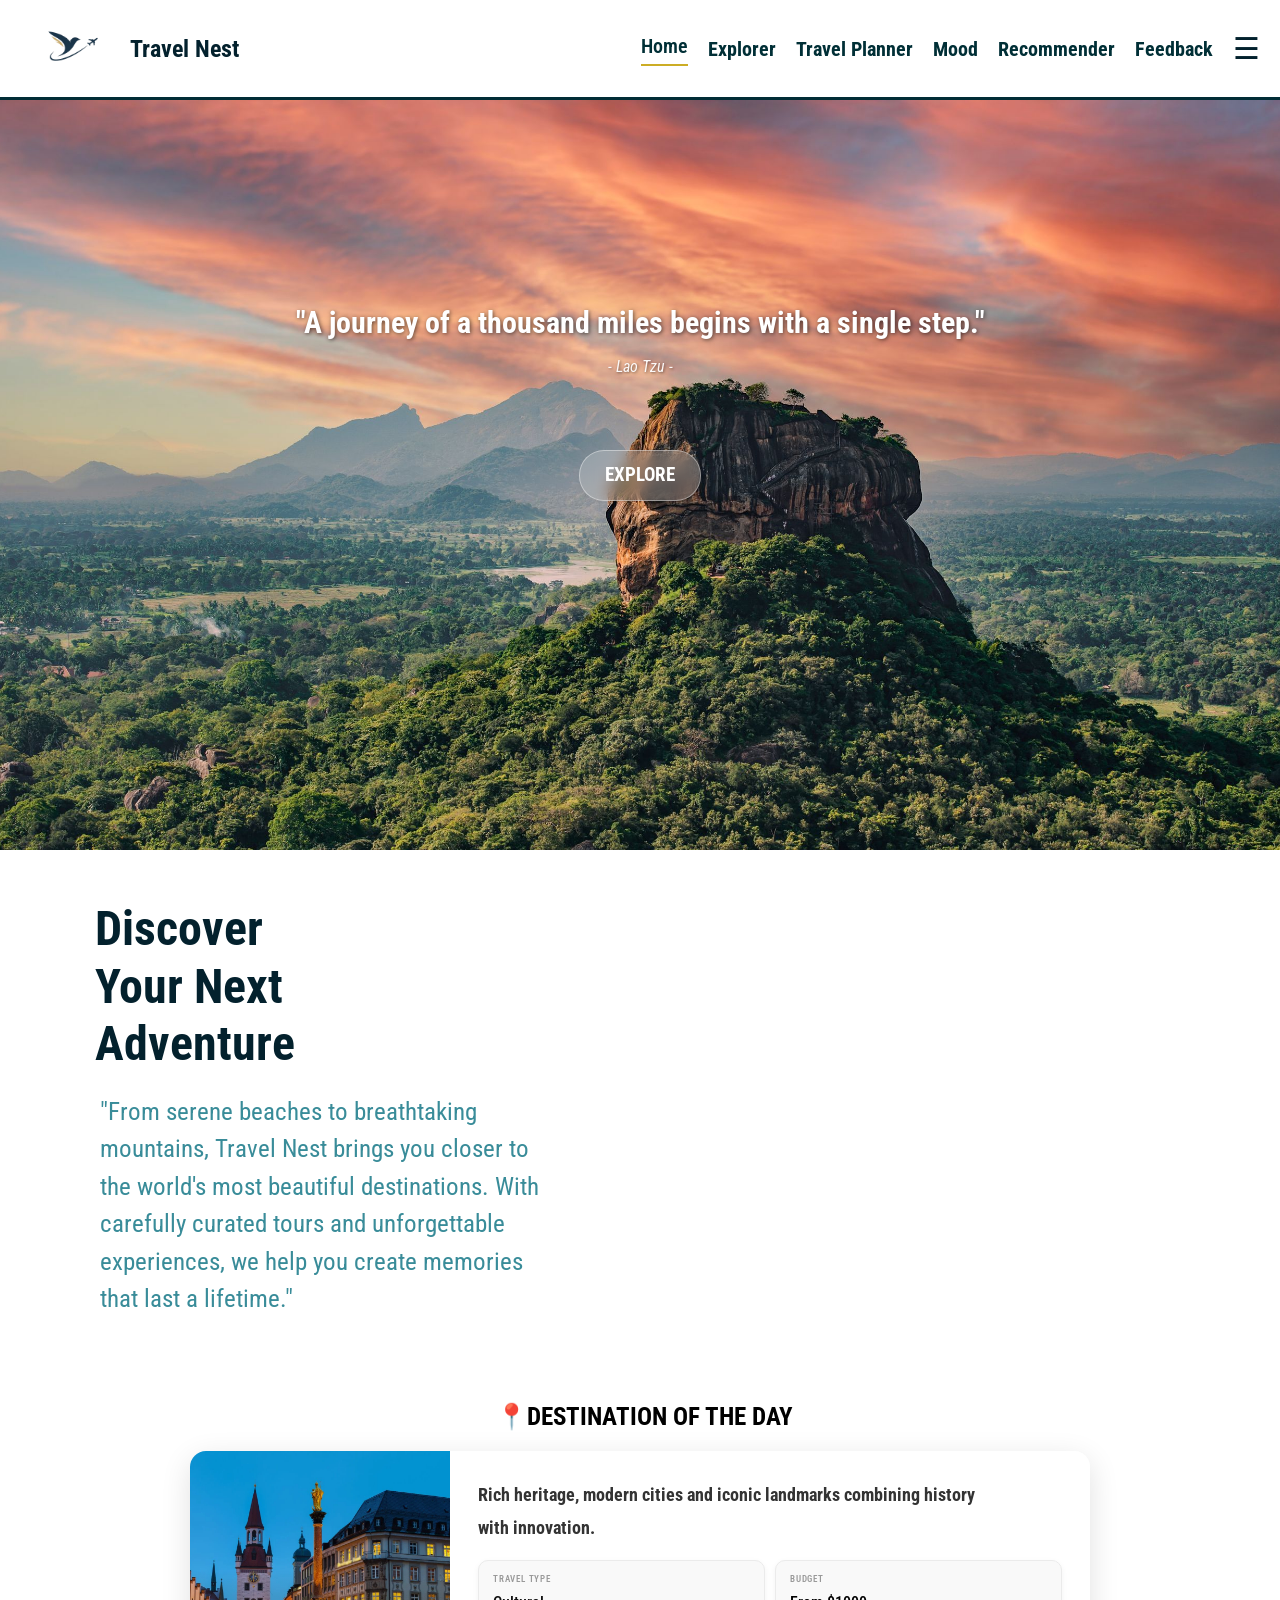
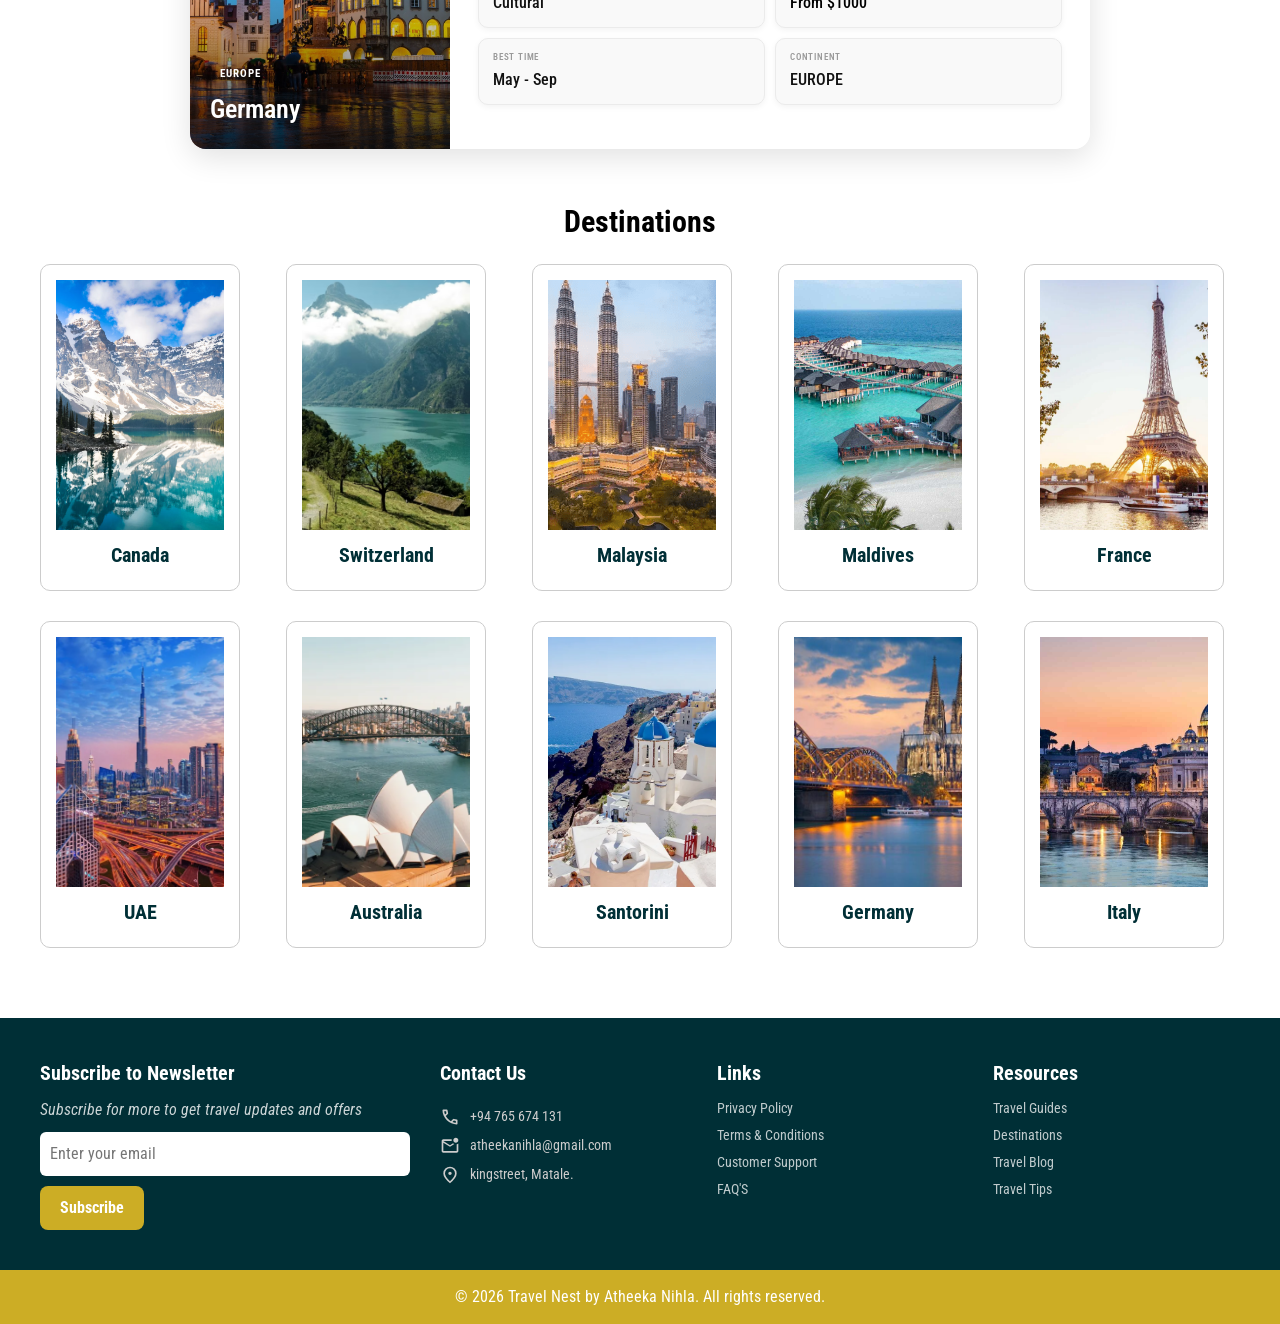
==== index.html @ 3fb29a56 "Add Travel Nest project files" ====
<!DOCTYPE html>
<html lang="en">
<head>
    <meta charset="UTF-8">
    <meta name="viewport" content="width=device-width, initial-scale=1.0">
    <title>TraveNest</title>
   
    <link rel="stylesheet" href="./style/style.css" type="text/css">
    <link href="./style/reset.css" rel="stylesheet" type="text/css">
    <link href="https://fonts.googleapis.com/css2?family=Roboto+Condensed:ital,wght@0,100..900;1,100..900&display=swap" rel="stylesheet">
    <link rel="stylesheet" href="https://fonts.googleapis.com/css2?family=Material+Symbols+Outlined:opsz,wght,FILL,GRAD@20..48,100..700,0..1,-50..200&icon_names=close" />
    <link rel="stylesheet" href="https://fonts.googleapis.com/css2?family=Material+Symbols+Outlined:opsz,wght,FILL,GRAD@24,400,0,0&icon_names=menu" />
 

<link rel="manifest" href="./manifest.json">
<meta name="theme-color" content="#012d36">


 </head>
<body>

   


    <header id="header">
        <section id="logo">
            <img id="logo_img" src="./images/bird_logo.png">
         </section>
        <section id="heading">
            <h1>Travel Nest</h1>
        </section>
        
        <nav class="navbar">
            <a href="#" class="menu_item active">Home</a>
            <a href="explorer.html" class="menu_item active">Explorer</a>
            <a href="budgetPlanner.html" class="menu_item active">Travel Planner</a>
            <a href="TravelMood.html" class="menu_item active">Mood</a>
            <a href="recommender.html" class="menu_item active">Recommender</a>
            <a href="feedback.html" class="menu_item active">Feedback</a>
           <span class="menu_icon" onclick="openNav()">☰</span>
        </nav>

        
        
    </header>
 <div class="sidenav" id="sidenav">
     <span class="close_btn" onclick="closeNav()">X</span>

          <a href="#" class="menu_item active">Home</a>
            <a href="explorer.html" class="menu_item active">Explorer</a>
            <a href="budgetPlanner.html" class="menu_item active">Travel Planner</a>
            <a href="TravelMood.html" class="menu_item active">Mood</a>
            <a href="recommender.html" class="menu_item active">Recommender</a>
            <a href="feedback.html" class="menu_item active">Feedback</a>
    </div>

    <section id="homepage_img">
        <img id="hI" src="./images/srilanka.webp">
    </section>
    <section id="travel_quote">
    
    <div class="quote active">
      <h2>"A journey of a thousand miles begins with a single step."</h2>
      <p>- Lao Tzu -</p>
    </div>

    <div class="quote">
      <h2>“Once a year go somewhere you have never been before.”</h2>
      <p>- Dalai Lama -</p>
    </div>

    <div class="quote">
      <h2>“You lose sight of things…and when you travel, everything balances out.”</h2>
      <p>- Daranna Gidel -</p>
    </div>

    <div class="quote">
      <h2>“Travel makes one modest. You see what a tiny place you occupy in the world.” </h2>
      <p>- Gustave Flaubert -</p>
    </div>

    <div class="quote">
      <h2>“Life is either a daring adventure or nothing at all."</h2>
      <p>- Helen Keller -</p>
    </div>

    <div class="quote">
      <h2>“Live life with no excuses, travel with no regret.”</h2>
      <p>- Oscar Wilde -</p>
    </div>

    <div class="quote">
      <h2>“Travelling  it leaves you speechless, then turns you into a storyteller."</h2>
      <p>- Ibn Battuta -</p>
    </div>

</section>
    <section id="sub_headers">
    <a href="#head" style="text-decoration: none;">
        <button style="cursor: pointer;">EXPLORE</button>
    </a>
</section>
    <div id="hero-row">

      <div id="hero-left">
        <section id="About_us">
          <div class="Hero_text">
              Discover <br>
              Your Next <br>
              Adventure <br>
          </div>
        </section>
        <section id="hero-para">
            <p>"From serene beaches to breathtaking mountains, Travel Nest brings you closer to the world's most beautiful destinations. With carefully curated tours and unforgettable experiences, we help you create memories that last a lifetime."</p>
        </section>
      </div>

      <section id="slider_img">
        <div class="slider">
        <img src="./images/960x0.webp" class="slide">
        <img src="./images/malslider_img.jpg" class="slide">
        <img src="./images/swissslider_img.jpg" class="slide">
        <img src="images/lake_img.jpg" class="slide">
        <img src="./images/canada.jpg" class="slide">
        <img src="./images/jordhan.webp" class="slide">
        <img src="./images/mountains.jpg" class="slide">
        <img src="./images/night.webp" class="slide" >
        <img src="./images/Philiphinea.png" class="slide">
        <img src="./images/uk.jpg" class="slide">



        </div>
    </section>

    </div>

<!-- DESTINATION OF THE DAY -->
<section id="dotd-section">
  <div id="dotd-label">
    <div class="dotd-dot"></div>
    <span>📍DESTINATION OF THE DAY</span>
  </div>
  <div id="dotd-card">
    <div id="dotd-image-panel">
      <span id="dotd-continent"></span>
      <h2 id="dotd-name"></h2>
    </div>
    <div id="dotd-info">
      <p id="dotd-description"></p>
      <div id="dotd-meta-grid">
        <div class="dotd-meta-card">
          <p class="dotd-meta-label">TRAVEL TYPE</p>
          <p class="dotd-meta-value" id="dotd-type-tag"></p>
        </div>
        <div class="dotd-meta-card">
          <p class="dotd-meta-label">BUDGET</p>
          <p class="dotd-meta-value gold" id="dotd-budget-tag"></p>
        </div>
        <div class="dotd-meta-card">
          <p class="dotd-meta-label">BEST TIME</p>
          <p class="dotd-meta-value" id="dotd-season-tag"></p>
        </div>
        <div class="dotd-meta-card">
          <p class="dotd-meta-label">CONTINENT</p>
          <p class="dotd-meta-value" id="dotd-continent-tag"></p>
        </div>
      </div>
      
    </div>
  </div>
</section>




    <section id="head">
        <h2>Destinations</h2>
        <div class="card-container">
            <div class="card">
                <img src="./images/canada.jpg">
                <h3>Canada</h3>
            </div>

            <div class="card">
                <img src="./images/switzerland.avif">
                <h3>Switzerland</h3>
            </div>

            <div class="card">
                <img src="./images/malaysia.png">
                <h3>Malaysia</h3>
            </div>

            <div class="card">
                <img src="./images/malslider_img.jpg">
                <h3>Maldives</h3>
            </div>

            <div class="card">
                <img src="./images/france.webp">
                <h3>France</h3>
            </div>

            <div class="card">
                <img src="./images/uae2.webp">
                <h3>UAE</h3>
            </div>

            <div class="card">
                <img src="./images/dupkeyphu41gaskx13ff.webp">
                <h3>Australia</h3>
            </div>

            <div class="card">
                <img src="./images/jordhan.webp">
                <h3>Santorini</h3>
            </div>

            <div class="card">
                <img src="./images/uk.jpg">
                <h3>Germany</h3>
            </div>

            <div class="card">
                <img src="./images/lake_img.jpg">
                <h3>Italy</h3>
            </div>



            
        </div>
    </section>



   
    <section id="footer1">
        <div class="footer-back">
            <h3>Subscribe to Newsletter</h3>
            <p>Subscribe for more to get travel updates and offers</p>
            <input 
            type="email"
            id="newsletterEmail"
            placeholder="Enter your email"
             >

    <!-- MESSAGE BOX -->
    <div id="messageBox"></div>


            <button onclick="subscribeNewsletter()">
            Subscribe
        </button>

        </div>

        



<div class="Contact-list">
  <h3>Contact Us</h3>

  <div class="contact-item">
    <svg xmlns="http://www.w3.org/2000/svg" height="24px" viewBox="0 -960 960 960" width="24px" fill="#CCCCCC"><path d="M798-120q-125 0-247-54.5T329-329Q229-429 174.5-551T120-798q0-18 12-30t30-12h162q14 0 25 9.5t13 22.5l26 140q2 16-1 27t-11 19l-97 98q20 37 47.5 71.5T387-386q31 31 65 57.5t72 48.5l94-94q9-9 23.5-13.5T670-390l138 28q14 4 23 14.5t9 23.5v162q0 18-12 30t-30 12ZM241-600l66-66-17-94h-89q5 41 14 81t26 79Zm358 358q39 17 79.5 27t81.5 13v-88l-94-19-67 67ZM241-600Zm358 358Z"/></svg>

    <p>+94 765 674 131</p>
  </div>

  <div class="contact-item">
    <svg xmlns="http://www.w3.org/2000/svg" height="24px" viewBox="0 -960 960 960" width="24px" fill="#CCCCCC"><path d="M160-160q-33 0-56.5-23.5T80-240v-480q0-33 23.5-56.5T160-800h404q-4 20-4 40t4 40H160l320 200 146-91q14 13 30.5 22.5T691-572L480-440 160-640v400h640v-324q23-5 43-14t37-22v360q0 33-23.5 56.5T800-160H160Zm0-560v480-480Zm515 45q-35-35-35-85t35-85q35-35 85-35t85 35q35 35 35 85t-35 85q-35 35-85 35t-85-35Z"/></svg>

    <p>atheekanihla@gmail.com</p>
  </div>

  <div class="contact-item">
    <svg xmlns="http://www.w3.org/2000/svg" height="24px" viewBox="0 -960 960 960" width="24px" fill="#CCCCCC"><path d="M536.5-503.5Q560-527 560-560t-23.5-56.5Q513-640 480-640t-56.5 23.5Q400-593 400-560t23.5 56.5Q447-480 480-480t56.5-23.5ZM480-186q122-112 181-203.5T720-552q0-109-69.5-178.5T480-800q-101 0-170.5 69.5T240-552q0 71 59 162.5T480-186Zm0 106Q319-217 239.5-334.5T160-552q0-150 96.5-239T480-880q127 0 223.5 89T800-552q0 100-79.5 217.5T480-80Zm0-480Z"/></svg>

    <p>kingstreet, Matale.</p>
  </div>

</div>



   <div class="Linkss">
            <h3>Links</h3>
            <p><a href="index.html#">Privacy Policy</a></p>
            <p><a href="index.html#">Terms & Conditions</a></p>
            <p><a href="index.html#">Customer Support</a></p>
            <p><a href="index.html#">FAQ'S</a></p>
        </div>

        <div class="resources">
            <h3>Resources</h3>
            <ul>
                <li><a href="index.html#">Travel Guides</a></li>
                <li><a href="index.html#">Destinations</a></li>
                <li><a href="index.html#">Travel Blog</a></li>
                <li><a href="index.html#">Travel Tips</a></li>
            </ul>
        </div>

    </section>

    <footer> 
        <p>&copy; 2026 Travel Nest by Atheeka Nihla. All rights reserved.</p> 
    </footer> 


 <script src="./style/Java/script.js"></script>
    
</body>
</html>
---- style/style.css ----
body{
  font-family:"Roboto Condensed", sans-serif; 
  margin: 0;
  padding: 0;
  box-sizing: border-box;
}

*, *::before, *::after {
  box-sizing: inherit;
}




#header{
    width:100% ;
    background-color: White;
    height:100px;
    color:#299bcc ;
    padding-top:0px ;
    display: flex;
    align-items: center;
    justify-content: space-between;
    padding: 0 20px;
    position: sticky;
    top: 0;
    z-index: 998;
    border-bottom: 3px solid #012d36;
}
#logo{
   display: flex;
   align-items: center;
   width: 100px;
   height: 100px;
   flex-shrink:0;

}
#logo_img{
   max-width:95%;
    max-height: 100%;
    display: block;
    margin: auto;
   
}

#heading{
    color:#03212d ;
    flex:1;
    padding-left: 10px;

}





.navbar{
  display:flex;
  align-items: center;
  gap:20px;
  font-size: 18px;
    
}

.navbar svg{
  color: #03212d;
  display: none;
  cursor: pointer;
  flex-shrink:0;
 
}

.menu_icon{
  color: #03212d;
 font-size: 30px;
 cursor: pointer;
}

.menu_icon:hover{
  color:#ccad25;
}

.menu_item {
    
    color:#ccad25;
   text-decoration: none;
   white-space: nowrap;
   font-weight: bold;
   font-size: 20px;

}

.menu_item.current {
  color: #002f36;
  font-weight: 600;
  border-bottom: 2px solid #ccad25;
  padding-bottom: 3px;
}

.active:hover{
  color:#ccad25;
}

.active {
  color:#002f36;
  font-style: normal;
}

.sidenav {
  background-color: #002f36;
  height: 100vh;
  width: 30%;
  color: #ddd;
  position: fixed;
  top: 0;
  left: -30%;
  z-index: 999;
  display: flex;
  flex-direction: column;
  padding: 60px 0 20px 0;
  transition: left 0.4s ease;
}

@media (max-width: 768px) {
  .sidenav {
    width: 260px;
    left: -260px;
  }
}

.sidenav.active{
  left: 0;
}
 

.close_btn {
  cursor: pointer;
  position: absolute;
  top: 14px;
  right: 20px;
  font-size: 28px;
  color: white;
}
 
.sidenav .menu_item {
  display: block;
  padding: 16px 30px;
  color: white;
  font-size: 20px;
  text-decoration: none;
  width: 100%;
  box-sizing: border-box;
}
.sidenav .menu_item:hover {
color:#9f9d9d;
}


@media (max-width: 800px) {
  .menu_icon {
    display: block;
    font-size: 30px;
    color:#03212d;
    position: absolute;
    right: 20px;
    top: 20px;
  }

  .navbar .menu_item {
    display: none; /* hide top menu */
  }
}


 



#homepage_img {
  width: 100%;
  overflow: hidden;
  position: relative;
}



#hI{
   width:100%;
   height:750px;
   object-fit: cover;
   display: block;
}

#travel_quote {
  position: absolute;
  top: 300px; /* just below header */
  left: 0;
  right: 0;
  display: flex;
  justify-content: center;
  align-items: center;
  text-align: center;
  padding: 0 20px;
  pointer-events: none;
  z-index: 10;
}

.quote {
  display:none;
}

.quote.active {
  display: block;
  animation: quoteFade 0.6s ease;
}

@keyframes quoteFade {
  from { opacity: 0; transform: translateY(10px); }
  to   { opacity: 1; transform: translateY(0); }
}

.quote h2 {
  font-size: 30px;
  color: white;
  text-shadow: 1px 1px 4px rgba(0,0,0,0.6);
  margin: 0;
}

.quote p {
  margin-top: 10px;
  font-style: italic;
  color:rgb(252,249,249);
  text-shadow: 1px 1px 3px rgba(0,0,0,0.5);
}



#sub_headers{
    position: absolute;
    top: 450px;
  left: 50%;
  transform: translateX(-50%);
  z-index: 10;
}




#sub_headers button {
  border-radius: 25px;
  padding: 10px 25px;
  background: rgba(255, 255, 255, 0.2);
  backdrop-filter: blur(8px);
  -webkit-backdrop-filter: blur(8px);
  color: white;
  border: 1px solid rgba(255,255,255,0.4);
  font-size: 19px;
  cursor: pointer;
  font-family: "Roboto Condensed", sans-serif;
  font-weight: bold;
}


#About_us {
  padding: 20px 0 0 0;
}

#hero-row {
  display: flex;
  align-items: center;
  gap: 40px;
  padding: 30px 50px;
}

#hero-left {
  flex: 1 1 40%;
  min-width: 280px;
}

#about-slider-row {
  display: flex;
  align-items: center;
  gap: 40px;
  padding: 40px 60px;
}

#about-left {
  flex: 1 1 40%;
  display: flex;
  flex-direction: column;
  gap: 16px;
}






.Hero_text {
    font-size: 48px;
    font-weight: bold;
    line-height: 1.2;
    color: #03212d;
    padding-left: 45px;
    flex-shrink:0;
  
   
}
#hero-para{
    font-size: 25px;
    color:#398c99;
    padding: 20px 50px;
    max-width: 550px;
   
}

#slider_img{
  flex: 0 0 45%;
  max-width: 600px;
  overflow: hidden;
  border-radius: 20px;
  height: 340px;
}

.slider{
  position: relative;
  width: 100%;
  height: 340px;
  border-radius: 20px;
  overflow: hidden;
}
.slide{
   
    position: absolute;


     inset: 0;
  width: 100%;
  height: 100%;
 object-fit: cover;
  border-radius: 20px;
  opacity: 0;
  animation: fadeSlider 30s infinite;
 
}


.slide:nth-child(1) { animation-delay: 0s; }
.slide:nth-child(2) { animation-delay: 3s; }
.slide:nth-child(3) { animation-delay: 6s; }
.slide:nth-child(4) { animation-delay: 9s; }
.slide:nth-child(5) { animation-delay: 12s; }
.slide:nth-child(6) { animation-delay: 15s; }
.slide:nth-child(7) { animation-delay: 18s; }
.slide:nth-child(8) { animation-delay: 21s; }
.slide:nth-child(9) { animation-delay: 24s; }
.slide:nth-child(10) { animation-delay: 27s; }



@keyframes fadeSlider {
  0%   { opacity: 0; }
  5%   { opacity: 1; }
  25%  { opacity: 1; }
  30%  { opacity: 0; }
  100% { opacity: 0; }
}



/*********************************destination of the daya-home page**************/
/* DESTINATION OF THE DAY */
#dotd-section {
  padding: 30px 50px;
  display: flex;
  flex-direction: column;
  align-items: center;
}

#dotd-label {
  display: flex;
  align-items: center;
  gap: 8px;
  margin-bottom: 16px;
}

#dotd-label span {
  font-size: 25px;
  font-weight: bold;
  color: black;
  
}



#dotd-card {
  display: flex;
  align-items: stretch;
  background: white;
  border-radius: 16px;
  box-shadow: 0 8px 30px rgba(0,0,0,0.12);
  overflow: hidden;
  width: 900px;
  max-width: 100%;
}

#dotd-image-panel {
  flex: 0 0 260px;
  min-height: 220px;
  background: linear-gradient(160deg, #012d36, #023d47);
  background-size: cover;
  background-position: center;
  display: flex;
  flex-direction: column;
  justify-content: flex-end;
  padding: 20px;
  position: relative;
}

#dotd-image-panel::after {
  content: "";
  position: absolute;
  inset: 0;
  background: linear-gradient(to top, rgba(0,0,0,0.75) 0%, transparent 60%);
}

#dotd-continent {
  font-size: 11px;
  font-weight: 700;
  
  color:white;
  padding: 2px 10px;
  border-radius: 20px;
  letter-spacing: 1px;
  display: inline-block;
  margin-bottom: 6px;
  position: relative;
  z-index: 1;
}
#dotd-name {
  color: white;
  font-size: 26px;
  font-weight: 600;
  margin: 0;
  position: relative;
  z-index: 1;
}

#dotd-info {
  flex: 1;
  padding: 28px 28px 24px;
  background: white;
  display: flex;
  flex-direction: column;
  justify-content: space-between;
}

#dotd-description {
  font-size: 18px;
  color: #333;
  line-height: 1.8;
  margin: 0 0 16px;
  font-weight: normal;
  font-weight: bold;
}

#dotd-meta-grid {
  display: grid;
  grid-template-columns: 1fr 1fr;
  gap: 10px;
  margin-bottom: 20px;
}

.dotd-meta-card {
  background: #f9f9f9;
  border: 1px solid #ebebeb;
  border-radius: 10px;
  padding: 12px 14px;
  box-shadow: 0 2px 6px rgba(0,0,0,0.05);
}

.dotd-meta-label {
  font-size: 9px;
  color: #999;
  letter-spacing: 0.8px;
  margin: 0 0 4px;
  font-weight: 600;
}

.dotd-meta-value {
  font-size: 16px;
  color: #111;
  font-weight: 500;
  margin: 0;
}

.dotd-meta-value.gold {
  color:black;
}



@media (max-width: 768px) {
 #dotd-section {
    padding: 20px 16px;
    align-items: stretch;
  }

  #dotd-card {
    width:100%;
  }

  #dotd-image-panel {
    flex: unset;
    width: 100%;
    min-height: 200px;
  }

  #dotd-info {
    padding: 20px 16px;
  }

  #dotd-meta-grid {
    grid-template-columns: 1fr 1fr;
  }
}

/***************************destination card-home****************/
#head{
    flex-direction: column;
    align-items: center;
    padding-bottom: 50px;
    font-size: 20px;
    margin-top: 0;
    padding-top: 0;
    height: auto;
    min-height: 0;
    display: flex;

    scroll-margin-top: 110px;
    padding-top: 20px;
   
}





.card-container {
  display: grid;
  grid-template-columns: repeat(5,1fr);
  gap: 30px;
  max-width: 1200px;
  margin:20px auto;
  width:120%;
}

.card {
  background: white;
  padding: 10px;
  width: 100%;
  border: 1px solid #ddd;
  border-radius: 10px;
  transition: 0.3s;
}

.card:hover {
  transform: scale(1.05);
}

.card img {
  width: 100%;
  height: 250px;
  object-fit: cover;
}

.card h3 {
  margin: 10px 0 5px;
  font-size: 20px;
  padding-left: 0;
  text-align: center;
}
#footer1 {
  background-color:#002f36;
  display: grid;
  grid-template-columns: 1.5fr 1fr 1fr 1fr;
  gap: 30px;
  padding: 40px;
  align-items: start;
}
 
.footer-back {
  background-color: transparent;
  height: auto;
  padding: 0;
  display: flex;
  flex-direction: column;
  gap: 10px;
}
 
.footer-back h3 {
  color: white;
  margin: 0;
  font-size: 20px;
}


.Linkss a,
.resources a {
  color: inherit;
  text-decoration: none;
}

.Linkss a:hover,
.resources a:hover {
  color: #ccad25;
  text-decoration: none;
}

html {
  scroll-behavior: smooth;
}

/****************************subscription local storage message box*************************************/
/* MESSAGE BOX */

#messageBox{

    margin-top: 12px;
    width: fit-content;

    padding: 14px 22px;

    border-radius: 10px;

    font-size: 17px;

    display: none;

    align-items: center;

    gap: 10px;

    font-family: "Roboto Condensed", sans-serif;

    animation: fadeIn 0.3s ease;
}

/* ERROR MESSAGE */

.message-error{

    background: white;

    color: #222;

    border-left:6px solid #ccad25;

    box-shadow: 0 5px 15px rgba(0,0,0,0.2);
}

/* SUCCESS MESSAGE */

.message-success{

    background: #ffffff;

    color: #14532d;

    border-left: 6px solid #22c55e;

    box-shadow: 0 5px 15px rgba(0,0,0,0.2);
}

/* ICON */

.message-icon{

    font-size: 22px;

    font-weight: bold;
    color: red;
}

/* ANIMATION */

@keyframes fadeIn{

    from{
        opacity: 0;
        transform: translateY(-8px);
    }

    to{
        opacity: 1;
        transform: translateY(0);
    }

}



/**************************FOOTER**********************************/
 
.footer-back p {
  color: rgba(255,255,255,0.8);
  font-style: italic;
  margin: 0;
}
 
.footer-back input {
  padding: 10px;
  border-radius: 6px;
  border: none;
  font-family: "Roboto Condensed", sans-serif;
  width: 100%;
}
 
.footer-back button {
  font-weight: bold;
  padding: 10px 20px;
  background-color: #ccad25;
  color: white;
  border: none;
  border-radius: 8px;
  cursor: pointer;
  font-family: "Roboto Condensed", sans-serif;
  align-self: flex-start;
}
 
/* Contact list — reset absolute positioning */
.Contact-list {
  position: static;
  padding: 0;
  display: flex;
  flex-direction: column;
  gap: 8px;
}
 
.Contact-list h3 {
  color: white;
  font-size: 20px;
  margin: 0 0 10px;
}
 
.contact-item {
  display: flex;
  align-items: center;
  gap: 10px;
}
 
.contact-item svg {
  width: 20px;
  height: 20px;
  fill: #cccccc;
  flex-shrink: 0;
}
 
.contact-item p {
  color: #cccccc;
  margin: 0;
  font-size: 14px;
}


.contact-item p:hover{
  color: #ccad25;
}
 
/* Links — reset absolute positioning */
.Linkss {
  position: static;
  padding: 0;
  color: white;
}
 
.Linkss h3 {
  font-size: 20px;
  margin: 0 0 10px;
}
 
.Linkss p {
  color: rgba(255,255,255,0.75);
  margin: 6px 0;
  cursor: pointer;
  font-size: 14px;
}

.Linkss p:hover{
  color: #ccad25;
}



 

/* Resources — reset absolute positioning */
.resources {
  position: static;
  padding: 0;
  color: white;
}
 
.resources h3 {
  font-size: 20px;
  margin: 0 0 10px;
}
 
.resources ul {
  list-style: none;
  padding: 0;
  margin: 0;
}
 
.resources li {
  color: rgba(255,255,255,0.75);
  margin: 6px 0;
  cursor: pointer;
  font-size: 14px;
}
 
.resources li:hover {
  color: #ccad25;
}

footer {
  background-color: #ccad25;
  color: #fff;
  width: 100%;
  text-align: center;
  padding: 15px;
  position: relative; 
}
 
footer p {
  margin: 0;
}



 

.material-simple-outlined{
  float: right;
  padding: 24px;
  color: #fff;
}
.material-symbols-outlined {
  font-variation-settings:
  'FILL' 0,
  'wght' 400,
  'GRAD' 0,
  'opsz' 24
}

.Contact-list svg{
  bottom: 30px;
}

@media (max-width: 1160px) {

  #hero-row {
    flex-direction: column;
    align-items: flex-start;
    padding: 20px 30px;
  }

  #hero-left {
    width: 100%;
  }

  .Hero_text {
    font-size: 40px;
    padding-left: 0;
  }

  #hero-para {
    padding: 10px 0;
    max-width: 100%;
  }

  #slider_img {
    width: 100%;
    flex: unset;
    max-width: 100%;
    height: 340px;
    display: block;
  }

  .slider {
    height: 340px;
    min-height: 340px;
    position: relative;
    width: 100%;
  }

  .card-container {
    grid-template-columns: repeat(4, 1fr);
    width: 95%;
  }

}

@media (max-width: 900px) and (min-width: 581px) {

  .slider {
    position: relative;
    width: 100%;
    height: 300px;
    min-height: 300px;
    right: auto;
    bottom: auto;
  }

  .card-container {
    grid-template-columns: repeat(3, 1fr);
    width: 95%;
  }

  #footer1 {
    grid-template-columns: repeat(2, 1fr);
    padding: 24px;
    width:100%;
  }

  .footer-back {
    grid-column: 1 / -1;
  }

  #hero-para {
    padding: 20px 40px;
    font-size: 18px;
  }

  .Hero_text {
    font-size: 34px;
    padding-left: 24px;
  }

}



/*****************************explore page**************/

#explore-heading {
  display: flex;
  justify-content: center;
  align-items: center;
  height: 80px;
  color: #ccad25;
  background-color:#002f36;
  

}

.explore-quote{
  display: flex;
  justify-content: center;
  align-items: center;
  height: 120px;
  font-style: italic;
  text-align: center;
  flex-direction: column;
  gap:8px;
}



/* Filter section */
.filter-section {
  display: flex;
  flex-direction: column;
  align-items: center;
  gap: 14px;
  padding: 20px 16px;
  width: 100%;
  box-sizing: border-box;
}

.filter-section #searchInput {
  width: 100%;
  max-width: 480px;
  padding: 10px 16px;
  border-radius: 8px;
  font-size: 15px;
  box-sizing: border-box;
}

.filter-row {
  display: flex;
  flex-wrap: wrap;
  align-items: center;
  justify-content: center;
  gap: 12px;
  width: 100%;
  max-width: 720px;
}

.filter-row h3 {
  margin: 0;
  font-size: 15px;
  white-space: nowrap;
}

.filter-row select {
  flex: 1 1 160px;
  min-width: 140px;
  max-width: 220px;
  padding: 9px 12px;
  border-radius: 8px;
  font-size: 14px;
  cursor: pointer;
  box-sizing: border-box;
}

/* Mobile */
@media (max-width: 480px) {
  .filter-row {
    flex-direction: column;
    align-items: stretch;
  }
  .filter-row select,
  .filter-section #searchInput {
    max-width: 100%;
    width: 100%;
  }

 
}








.cardss {
  display: flex;
  gap: 65px;
  flex-wrap:wrap;
  justify-content: center;
 
}



.card {
  color: #002f36;
  border: 1px solid #ccc;
  padding: 15px;
  width: 200px;
  text-align: center;
}


.card p{
  text-align: center;
}

.modal {
  display: none;
  position: fixed;
  top: 0;
  left: 0;
  width: 100%;
  height: 100%;
  background: rgba(0,0,0,0.5);
  overflow-y: auto;
  z-index: 999;
}

.modal-content {
  font-family: "Roboto Condensed", sans-serif;
  background: white;
  width: 65%;
  margin: 5% auto;
  border-radius: 16px;
  overflow: hidden;
  box-shadow: 0 20px 60px rgba(0,0,0,0.25);
  position: relative;
}

.close {
  position: absolute;
  top: 14px;
  right: 16px;
  font-size: 40px;
  cursor: pointer;
  color:rgb(180, 156, 21);
  z-index: 10;
}

.modal-inner {
  display: flex;
}

.modal-left {
  width: 40%;
  min-height: 500px;
  background: linear-gradient(160deg, #002f36 0%, #0f5745 100%);
  display: flex;
  flex-direction: column;
  align-items: center;
  justify-content: center;
  padding: 20px;
  flex-shrink: 0;
}

.modal-continent-badge {
  background: #ccad25;
  color: #002f36;
  font-size: 10px;
  font-weight: 700;
  padding: 3px 12px;
  border-radius: 20px;
  letter-spacing: 1px;
  margin-bottom: 14px;
}

#modal-title {
  color: white;
  font-size: 32px;
  font-weight: 600;
  text-align: center;
  margin: 0;
}

.modal-right {
  flex: 1;
  padding: 28px 24px 24px;
  background: white;
}

#modal-description {
  font-size: 16px;
  color: #333;
  line-height: 1.75;
  margin: 0 0 18px;
  font-style: normal;
  font-weight: bold;
}

.modal-section-label {
  font-size: 18px;
  font-weight: 700;
  color: #002f36;
  margin: 0 0 8px;
  letter-spacing: 0.8px;
}

.modal-attractions-list {
  margin: 0 0 18px;
  padding-left: 18px;
}

.modal-attractions-list li {
  font-size: 15px;
  color: #333;
  margin-bottom: 5px;
}

.modal-cost-table {
  width: 100%;
  border-collapse: collapse;
  font-size: 13px;
}

.modal-cost-table thead tr {
  background: #002f36;
}

.modal-cost-table th {
  padding: 10px 14px;
  color:white;
  text-align: left;
  font-weight: 600;
}

.modal-cost-table tbody tr:nth-child(odd) {
  background: #f0faf6;
}

.modal-cost-table tbody tr:nth-child(even) {
  background: white;
}

.modal-cost-table td {
  padding: 10px 14px;
  color: #333;
  border-bottom: 1px solid #e0e0e0;
}

.modal-cost-table td:last-child {
  font-weight: 600;
}

@media (max-width: 768px) {
  .modal-content {
    width: 92%;
    margin: 10% auto;
  }
  .modal-inner {
    flex-direction: column;
  }
  .modal-left {
    width: 100%;
    min-height: 160px;
  }
  
 
  
}







/*************************travel planner page**************/
#budget-heading {
  display: flex;
  justify-content: center;
  align-items: center;
  height: 80px;
  color: #ccad25;
  background-color:#002f36;

}



.budget-form {
  margin: 20px;

}

input {
  display: block;
  margin: 10px 0;
  padding: 8px;
 
}

.budget-form button {
  padding: 10px;
  background:#002f36;
  color: white;
  border: none;
  font-weight: bold;
}

.result-box {
  margin-top: 20px;
}

.progress-bar {
  width: 100%;
  height: 20px;
  background:#ccc;
  
  border-radius: 10px;
}

#progress {
  height: 100%;
  width: 0%;
  background:#ccad25;
  
  border-radius: 10px;
}

.saved{
  padding-left: 10px ;
  color: #002f36;
 
}




.wishlist-card {
  border: 1px solid #ccc;
  padding: 15px;
  width: 200px;
  border-radius: 10px;
  background:#ccc;
  color:#002f36;
}

/************************************************recommender page**********************************/
#recommend_head{
  display: flex;
  justify-content: center;
  padding-top: 20px;
  font-size: 35px;
  color:#002f36;
  line-height: 2.5;
  text-align: center;
 



}


#travel-filter{
   display: flex;
            flex-wrap: wrap;
            justify-content: center;
            gap: 16px;
            padding: 20px 16px 28px;

}


 .filter-group {
            display: flex;
            flex-direction: column;
            gap: 6px;
            flex: 1 1 140px;
            max-width: 240px;
        }

        .filter-group h3 {
            font-size: 0.7rem;
            letter-spacing: 2px;
            text-transform: uppercase;
            color: var(--accent);
            margin: 0;
        }




.sub-head h2 {
            text-align: center;
            font-size: 20px;
            font-weight: 400;
            color:rgb(197, 170, 16);
            letter-spacing: 0.5px;
            margin-bottom: 32px;
            padding: 0 16px;
            font-weight: bold;
        }






   /* ── BUTTONS ── */
        #recommend-buttons {
            padding: 0 16px 28px;
        }

        .btn-row {
            display: flex;
            flex-wrap: wrap;
            gap: 12px;
            justify-content: center;
        }

        .btn-primary,
        .btn-secondary,
        .btn-save {
            font-family: 'Roboto Condensed', sans-serif;
            font-size: 1rem;
            font-weight: 700;
            letter-spacing: 1.5px;
            text-transform: uppercase;
            border-radius: 10px;
            cursor: pointer;
            padding: 14px 28px;
            min-height: 48px;
            transition: transform 0.15s, box-shadow 0.15s, background 0.15s;
        }



        /* ── DESTINATION CARD ── */
        #destination-card-container {
            display: flex;
            justify-content: center;
            padding: 0 16px 10px;
        }

        .destination-card {
            background: var(--card-bg);
            border-radius: var(--radius);
            overflow: hidden;
            width: 100%;
            max-width: 500px;
            border: 1px solid #222;
            box-shadow: 0 12px 40px rgba(0,0,0,0.5);
            animation: cardIn 0.4s cubic-bezier(0.22,1,0.36,1) both;
        }




@keyframes cardIn {
            from { opacity: 0; transform: translateY(24px) scale(0.97); }
            to   { opacity: 1; transform: translateY(0)    scale(1);    }
        }

        .destination-card img {
            width: 100%;
            height: 220px;
            object-fit: cover;
            display: block;
            object-position: center;
           
        }

        .destination-card-body {
            padding: 18px 20px 20px;
        }

        .destination-card-body h3 {
            font-size: clamp(1.4rem, 6vw, 1.8rem);
            font-weight: 900;
            letter-spacing: 2px;
            text-transform: uppercase;
            margin: 0 0 10px;
            color: #fff;
        }

        .destination-tags {
            display: flex;
            gap: 8px;
            flex-wrap: wrap;
            margin-bottom: 12px;
        }

        .tag {
            display: inline-block;
            padding: 4px 12px;
            border-radius: 20px;
            font-size: 0.72rem;
            font-weight: 700;
            letter-spacing: 1px;
            text-transform: uppercase;
        }
        .tag-type            { background: var(--accent-dim); color: var(--accent); border: 1px solid rgba(201,168,76,0.3); }
        .tag-budget-low      { background: rgba(76,175,130,0.15);  color: #4caf82; border: 1px solid rgba(76,175,130,0.3); }
        .tag-budget-moderate { background: rgba(100,149,237,0.15); color: #6495ed; border: 1px solid rgba(100,149,237,0.3); }
        .tag-budget-luxury   { background: rgba(201,168,76,0.15);  color: var(--accent); border: 1px solid rgba(201,168,76,0.3); }

        .card-desc {
            font-size: 0.92rem;
            color: #999;
            line-height: 1.55;
        }

        /* ── NO RESULT ── */
        #no-result {
            display: none;
            text-align: center;
            color: var(--muted);
            font-size: 0.95rem;
            padding: 16px;
        }

        /* ── DIVIDER ── */
        .section-divider {
            border: none;
            border-top: 1px solid #1e1e1e;
            max-width: 560px;
            margin: 16px auto 28px;
        }

        /* ── WISHLIST ── */
        #wishlist-section {
            max-width: 560px;
            margin: 0 auto;
            padding: 0 16px 40px;
        }
        #wishlist-section h3 {
            font-size: 0.7rem;
            letter-spacing: 2px;
            text-transform: uppercase;
            color: var(--accent);
            margin-bottom: 12px;
        }
        #wishlist { display: grid; grid-template-columns: repeat(4, 1fr); gap: 20px; padding: 20px 40px; }

                @media (max-width: 768px) {
          #wishlist {
            grid-template-columns: 1fr;
            padding: 16px;
            justify-items: center;
          }
          #wishlist .saved-trip-card {
            width: 90%;
            max-width: 400px;
          }
        }


        .wishlist-card {
            background: #1a1a1a;
            border: 1px solid #2a2a2a;
            border-radius: 10px;
            padding: 12px 16px;
            display: flex;
            justify-content: space-between;
            align-items: center;
            font-size: 0.9rem;
            color: #aaa;
            min-height: 48px;
        }
        .wishlist-card strong { color: #fff; }

        .wishlist-remove {
            background: none;
            border: none;
            color: #444;
            font-size: 1.1rem;
            cursor: pointer;
            min-width: 40px;
            min-height: 40px;
            display: flex;
            align-items: center;
            justify-content: center;
            border-radius: 6px;
        }
        .wishlist-remove:hover { color: #e05c5c; }

        /* ── TOAST ── */
        #save-toast {
            position: fixed;
            bottom: 24px;
            left: 50%;
            transform: translateX(-50%) translateY(80px);
            background: #4caf82;
            color: #000;
            font-family: 'Roboto Condensed', sans-serif;
            font-weight: 700;
            letter-spacing: 1px;
            padding: 13px 24px;
            border-radius: 40px;
            font-size: 0.9rem;
            white-space: nowrap;
            max-width: calc(100vw - 32px);
            text-align: center;
            transition: transform 0.35s cubic-bezier(0.22,1,0.36,1), opacity 0.35s;
            opacity: 0;
            z-index: 9999;
        }
        #save-toast.show { transform: translateX(-50%) translateY(0); opacity: 1; }

        /* ══ MOBILE ≤ 480px ══ */
        @media (max-width: 480px) {
            /* Filters stack full width */
            #travel-filter { flex-direction: column; align-items: stretch; gap: 12px; }
            .filter-group  { max-width: 100%; }

            /* Buttons stack full width */
            .btn-row { flex-direction: column; gap: 10px; }
            .btn-primary,
            .btn-secondary,
            .btn-save { width: 100%; text-align: center; padding: 15px 20px; }

            /* Card image shorter on small screens */
            .destination-card img { height: 185px; }
        }

        /* ══ TABLET 481–768px ══ */
        @media (min-width: 481px) and (max-width: 768px) {
            .btn-row { flex-direction: column; align-items: center; }
            .btn-primary,
            .btn-secondary,
            .btn-save { width: 100%; max-width: 360px; text-align: center; }
        }










/**************************feedback page***************************/

.feedback-header h1{
  font-size: 40px;
  color:#002f36;
}




.feedback-header {
  text-align: center;
  padding: 40px;
  background: linear-gradient;
}

.feedback-cards {
  display: flex;
  justify-content: space-around;
  gap: 20px;
  margin: 30px;
  flex-wrap: wrap;
}

.cards {
  background: #efefef;
  padding: 60px;
  border-radius: 10px;
  width: 25%;
  min-width: 200px;
  text-align: center;
  flex: 1 1 200px;
  box-shadow: 0 6px 30px rgba(0,0,0,0.10);



}

.feedback-container {
  display: flex;
  justify-content: center;
  align-items: flex-start;
  gap: 20px;
  padding: 40px 20px;
}

.feedback-container h2{
  color: #002f36;
  text-align: center;
}

form {
  width: 100%;
  max-width: 560px;
  display: flex;
  flex-direction: column;
  gap: 20px;
  padding: 40px;
  background: #fff;
  border-radius: 16px;
  box-shadow: 0 6px 30px rgba(0, 0, 0, 0.1);
}

input, select, textarea {
  padding: 10px;
  width: 100%;
  box-sizing: border-box;
  border: 1px solid #ddd;
  border-radius: 8px;
  font-family: "Roboto Condensed", sans-serif;
  font-size: 16px;
}

.stars span {
  font-size: 25px;
  cursor: pointer;
  color: gray;
}

.stars span.active {
  color: gold;
}

#reviews {
  width: 30%;
  padding-left: 150px;
}

.review-card {
  background: #eee;
  margin: 10px 0;
  padding: 10px;
  border-radius: 8px;
}


#feedbackForm button{
padding: 20px;
background-color:#002f36;
color: white;
font-size: 20px;
}




@media (max-width: 600px) {
  .feedback-cards {
    flex-direction: column;
    margin: 20px 16px;
    gap: 14px;
  }

  .cards {
    width: 100%;
    min-width: unset;
    



   
  }

  .cards h3{
    align-items: center;
    font-size: 20px;

  }

  .feedback-container {
    padding: 20px 12px;
  }

  form {
    padding: 24px 16px;
    box-shadow: none;
  }
}





/*****************************explore mobile view setup*******************************************/





@media (max-width: 580px) {

  /* HEADER */
  #header {
    padding: 8px 12px;
    height: auto;
  }

  #logo {
    width: 50px;
    height: 50px;
  }

  #heading h1 {
    font-size: 18px;
  }

  .navbar .menu_item {
    display: none;
  }

  .menu_icon {
    display: block;
    position: static;
    font-size: 28px;
  }

  /* HERO IMAGE */
  #hI {
    height: 200px;
  }

  /* FIX: quote is absolute over image — reduce top so it fits */
  #travel_quote {
    top: 80px;
    padding: 0 12px;
  }

  .quote h2 {
    font-size: 14px;
  }

  /* FIX: button absolute — move it closer */
  #sub_headers {
    top: 160px;
  }

  #sub_headers button {
    font-size: 14px;
    padding: 8px 20px;
  }

  /* HERO TEXT */
  #About_us {
    padding: 16px 16px 0 16px;
  }

  .Hero_text {
    font-size: 26px;
    padding-left: 0;
  }

  #hero-para {
    font-size: 14px;
    padding: 10px 16px;
    max-width: 100%;
  }

  /* FIX: slider — kill absolute positioning, show normally below hero text */
  .slider {
    position: relative;
    width: 100%;
    height: 250px;
    min-height: 250px;
    right: auto;
    bottom: auto;
  }

 

  #slider_img {
    padding: 0 16px 16px 16px;
    width: 100%;
    height: 250px;
    box-sizing: border-box;
    display: block;
  }

  /* DESTINATIONS - 3 column grid */
  #head {
    padding: 10px 8px;
  }

  #head h2 {
    text-align: center;
    margin-bottom: 10px;
  }

  .card-container {
    grid-template-columns: repeat(3, 1fr);
    gap: 8px;
    width: 100%;
    padding: 0 8px;
  }

  /* FIX: card fixed width overrides grid — must reset it */
  .card {
    width: 100%;
    padding: 5px;
  }

  .card-container .card img {
    height: 70px;
    object-fit: cover;
  }

  .card h3 {
    font-size: 15px;
    text-align: center;
    padding-left: 0;
  }

  /* FOOTER */
  #footer1 {
    grid-template-columns: 1fr;
    gap: 24px;
    padding: 24px 16px;
    text-align: center;
  }

  .footer-back {
    grid-column: unset;
  }

  .contact-item {
    justify-content: center;
  }


  .footer-back button {
    display: block;
    margin: 0 auto;
  }

  .footer-back input {
    width: 100%;
    box-sizing: border-box;
  }

  footer p {
    font-size: 11px;
  }

select {
  padding: 8px 10px;
  height: 40px;
  width: 100%;
  margin: 0 auto;
  display: block;
}

.filter-row {
  display: flex;
  flex-direction: column;
  align-items: center;
}

.filter-section {
  text-align: center;
}
  
/***********************recommender mobile view******************/
#recommend_head h2 {
    font-size: 28px;
  }



  .explore-quote {
    flex-direction: column;
    height: auto;
    padding: 16px;
    gap: 6px;
    
  }

  .explore-quote h2 {
    font-size: 20px;
  }

  .explore-quote p {
    font-size: 14px;
    margin-top: 4px;
  }

  /* filter height fix */
  .filter-row select {
    padding: 6px 10px;
    height: 30px;
    min-width: unset;
    max-width: 100%;
    width: 85%;
    text-align: center;
    font-size: 15px;
    
  }

  .filter-section {
    padding: 10px 16px;
    gap: 8px;
  }

}
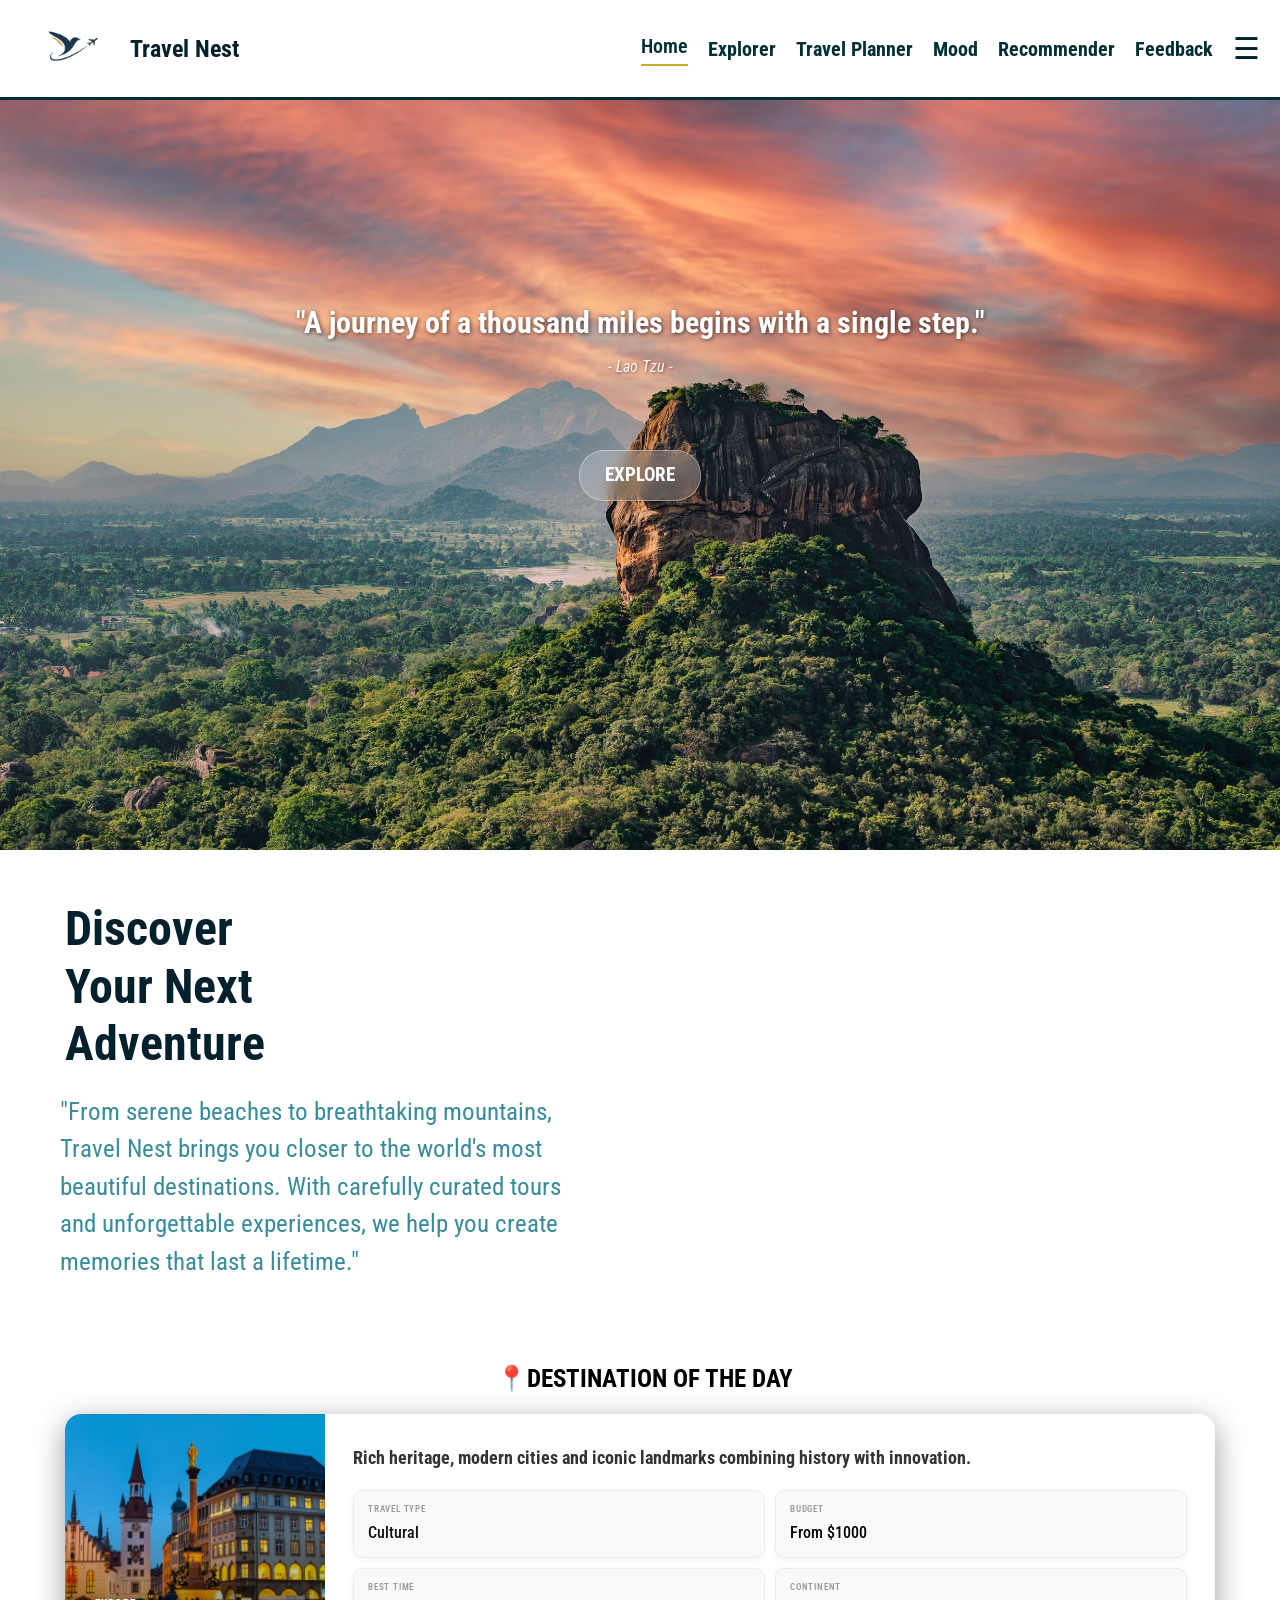
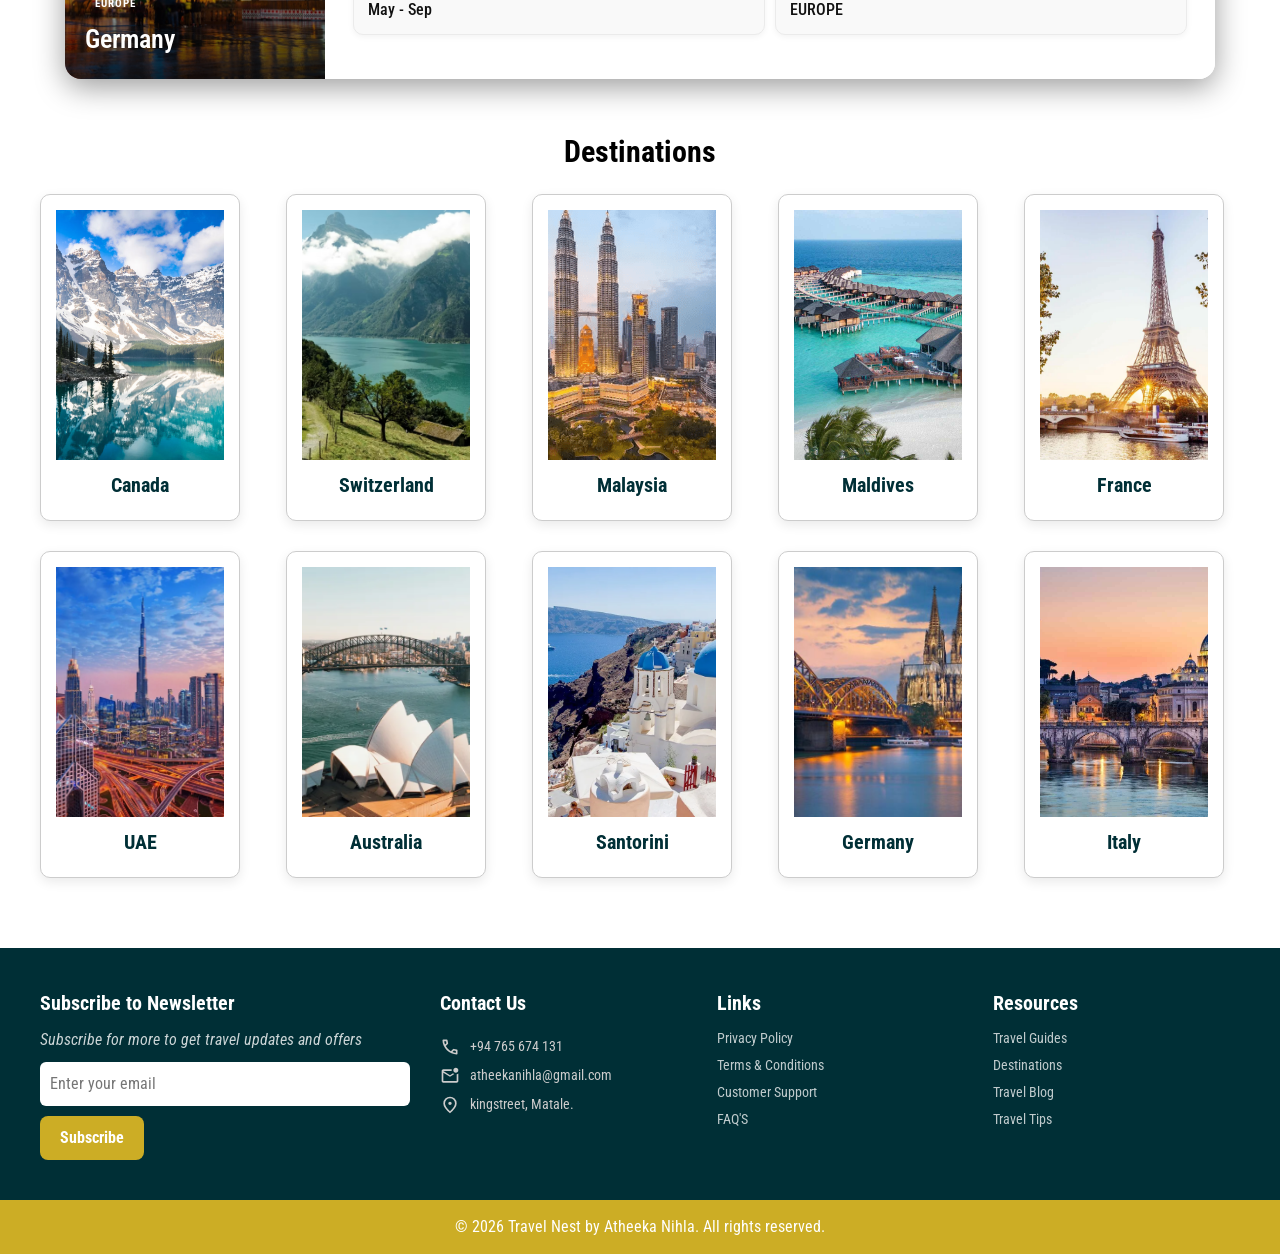
==== commit ad749d62: "update favicons to the website" ====
--- a/index.html
+++ b/index.html
@@ -12,6 +12,13 @@
     <link rel="stylesheet" href="https://fonts.googleapis.com/css2?family=Material+Symbols+Outlined:opsz,wght,FILL,GRAD@24,400,0,0&icon_names=menu" />
  
 
+
+<link rel="icon" type="image/png" href="/favicon-96x96.png" sizes="96x96" />
+<link rel="icon" type="image/svg+xml" href="/favicon.svg" />
+<link rel="shortcut icon" href="/favicon.ico" />
+<link rel="apple-touch-icon" sizes="180x180" href="/apple-touch-icon.png" />
+
+
 <link rel="manifest" href="./manifest.json">
 <meta name="theme-color" content="#012d36">
 
@@ -24,7 +31,7 @@
 
     <header id="header">
         <section id="logo">
-            <img id="logo_img" src="./images/bird_logo.png">
+            <img id="logo_img" src="./images/bird_logo.png" alt="travelNestLogo">
          </section>
         <section id="heading">
             <h1>Travel Nest</h1>
@@ -55,7 +62,7 @@
     </div>
 
     <section id="homepage_img">
-        <img id="hI" src="./images/srilanka.webp">
+        <img id="hI" src="./images/srilanka.webp" alt="heroimage">
     </section>
     <section id="travel_quote">
     
@@ -117,16 +124,16 @@
 
       <section id="slider_img">
         <div class="slider">
-        <img src="./images/960x0.webp" class="slide">
-        <img src="./images/malslider_img.jpg" class="slide">
-        <img src="./images/swissslider_img.jpg" class="slide">
-        <img src="images/lake_img.jpg" class="slide">
-        <img src="./images/canada.jpg" class="slide">
-        <img src="./images/jordhan.webp" class="slide">
-        <img src="./images/mountains.jpg" class="slide">
-        <img src="./images/night.webp" class="slide" >
-        <img src="./images/Philiphinea.png" class="slide">
-        <img src="./images/uk.jpg" class="slide">
+        <img src="./images/960x0.webp" class="slide" alt="australiya">
+        <img src="./images/malslider_img.jpg" class="slide" alt="maldives">
+        <img src="./images/swissslider_img.jpg" class="slide" alt="swiss">
+        <img src="images/lake_img.jpg" class="slide" alt="italy">
+        <img src="./images/canada.jpg" class="slide" alt="canada">
+        <img src="./images/jordhan.webp" class="slide" alt="santorini">
+        <img src="./images/mountains.jpg" class="slide" alt="mountains">
+        <img src="./images/night.webp" class="slide"  alt="night">
+        <img src="./images/Philiphinea.png" class="slide" alt="philipines">
+        <img src="./images/uk.jpg" class="slide" alt="uk1">
 
 
 
@@ -178,52 +185,52 @@
         <h2>Destinations</h2>
         <div class="card-container">
             <div class="card">
-                <img src="./images/canada.jpg">
+                <img src="./images/canada.jpg" alt="Canada">
                 <h3>Canada</h3>
             </div>
 
             <div class="card">
-                <img src="./images/switzerland.avif">
+                <img src="./images/switzerland.avif" alt="Switzerland">
                 <h3>Switzerland</h3>
             </div>
 
             <div class="card">
-                <img src="./images/malaysia.png">
+                <img src="./images/malaysia.png" alt="malaysia">
                 <h3>Malaysia</h3>
             </div>
 
             <div class="card">
-                <img src="./images/malslider_img.jpg">
+                <img src="./images/malslider_img.jpg" alt="Maldives">
                 <h3>Maldives</h3>
             </div>
 
             <div class="card">
-                <img src="./images/france.webp">
+                <img src="./images/france.webp" alt="France">
                 <h3>France</h3>
             </div>
 
             <div class="card">
-                <img src="./images/uae2.webp">
+                <img src="./images/uae2.webp" alt="UAE">
                 <h3>UAE</h3>
             </div>
 
             <div class="card">
-                <img src="./images/dupkeyphu41gaskx13ff.webp">
+                <img src="./images/dupkeyphu41gaskx13ff.webp" alt="ausii">
                 <h3>Australia</h3>
             </div>
 
             <div class="card">
-                <img src="./images/jordhan.webp">
+                <img src="./images/jordhan.webp" alt="santorini">
                 <h3>Santorini</h3>
             </div>
 
             <div class="card">
-                <img src="./images/uk.jpg">
+                <img src="./images/uk.jpg" alt="uk">
                 <h3>Germany</h3>
             </div>
 
             <div class="card">
-                <img src="./images/lake_img.jpg">
+                <img src="./images/lake_img.jpg" alt="italy">
                 <h3>Italy</h3>
             </div>
 
@@ -244,6 +251,7 @@
             type="email"
             id="newsletterEmail"
             placeholder="Enter your email"
+            aria-label="Enter your email address"
              >
 
     <!-- MESSAGE BOX -->
--- a/style/style.css
+++ b/style/style.css
@@ -269,7 +269,7 @@
 #hero-row {
   display: flex;
   align-items: center;
-  gap: 40px;
+  gap: 20px;
   padding: 30px 50px;
 }
 
@@ -302,7 +302,7 @@
     font-weight: bold;
     line-height: 1.2;
     color: #03212d;
-    padding-left: 45px;
+    padding-left: 15px;
     flex-shrink:0;
   
    
@@ -310,7 +310,7 @@
 #hero-para{
     font-size: 25px;
     color:#398c99;
-    padding: 20px 50px;
+    padding: 20px 10px;
     max-width: 550px;
    
 }
@@ -321,6 +321,7 @@
   overflow: hidden;
   border-radius: 20px;
   height: 340px;
+  
 }
 
 .slider{
@@ -399,9 +400,9 @@
   align-items: stretch;
   background: white;
   border-radius: 16px;
-  box-shadow: 0 8px 30px rgba(0,0,0,0.12);
+  box-shadow: 0 8px 30px rgba(0, 0, 0, 0.393);
   overflow: hidden;
-  width: 900px;
+  width: 1150px;
   max-width: 100%;
 }
 
@@ -563,6 +564,8 @@
   border: 1px solid #ddd;
   border-radius: 10px;
   transition: 0.3s;
+   box-shadow: 0 4px 12px rgba(0, 0, 0, 0.088);
+  
 }
 
 .card:hover {
@@ -1235,7 +1238,7 @@
 
 .budget-form {
   margin: 20px;
-
+width:400px;
 }
 
 input {
@@ -1262,7 +1265,7 @@
   height: 20px;
   background:#ccc;
   
-  border-radius: 10px;
+  
 }
 
 #progress {
@@ -1421,12 +1424,12 @@
         }
 
         .destination-card-body h3 {
-            font-size: clamp(1.4rem, 6vw, 1.8rem);
+            font-size:1.4rem;
             font-weight: 900;
             letter-spacing: 2px;
             text-transform: uppercase;
             margin: 0 0 10px;
-            color: #fff;
+            color: black;
         }
 
         .destination-tags {
@@ -1608,20 +1611,30 @@
   gap: 20px;
   margin: 30px;
   flex-wrap: wrap;
+ 
 }
 
 .cards {
-  background: #efefef;
+  background: white;
   padding: 60px;
   border-radius: 10px;
   width: 25%;
   min-width: 200px;
   text-align: center;
   flex: 1 1 200px;
-  box-shadow: 0 6px 30px rgba(0,0,0,0.10);
-
-
-
+  box-shadow: 0 6px 30px rgba(0, 0, 0, 0.179);
+
+
+
+}
+
+.cards {
+  transition: transform 0.3s ease, box-shadow 0.3s ease;
+}
+
+.cards:hover {
+  transform: scale(1.08);
+  box-shadow: 0 12px 35px rgba(0, 0, 0, 0.25);
 }
 
 .feedback-container {
@@ -1646,7 +1659,7 @@
   padding: 40px;
   background: #fff;
   border-radius: 16px;
-  box-shadow: 0 6px 30px rgba(0, 0, 0, 0.1);
+  box-shadow: 0 6px 30px rgba(0, 0, 0, 0.211);
 }
 
 input, select, textarea {
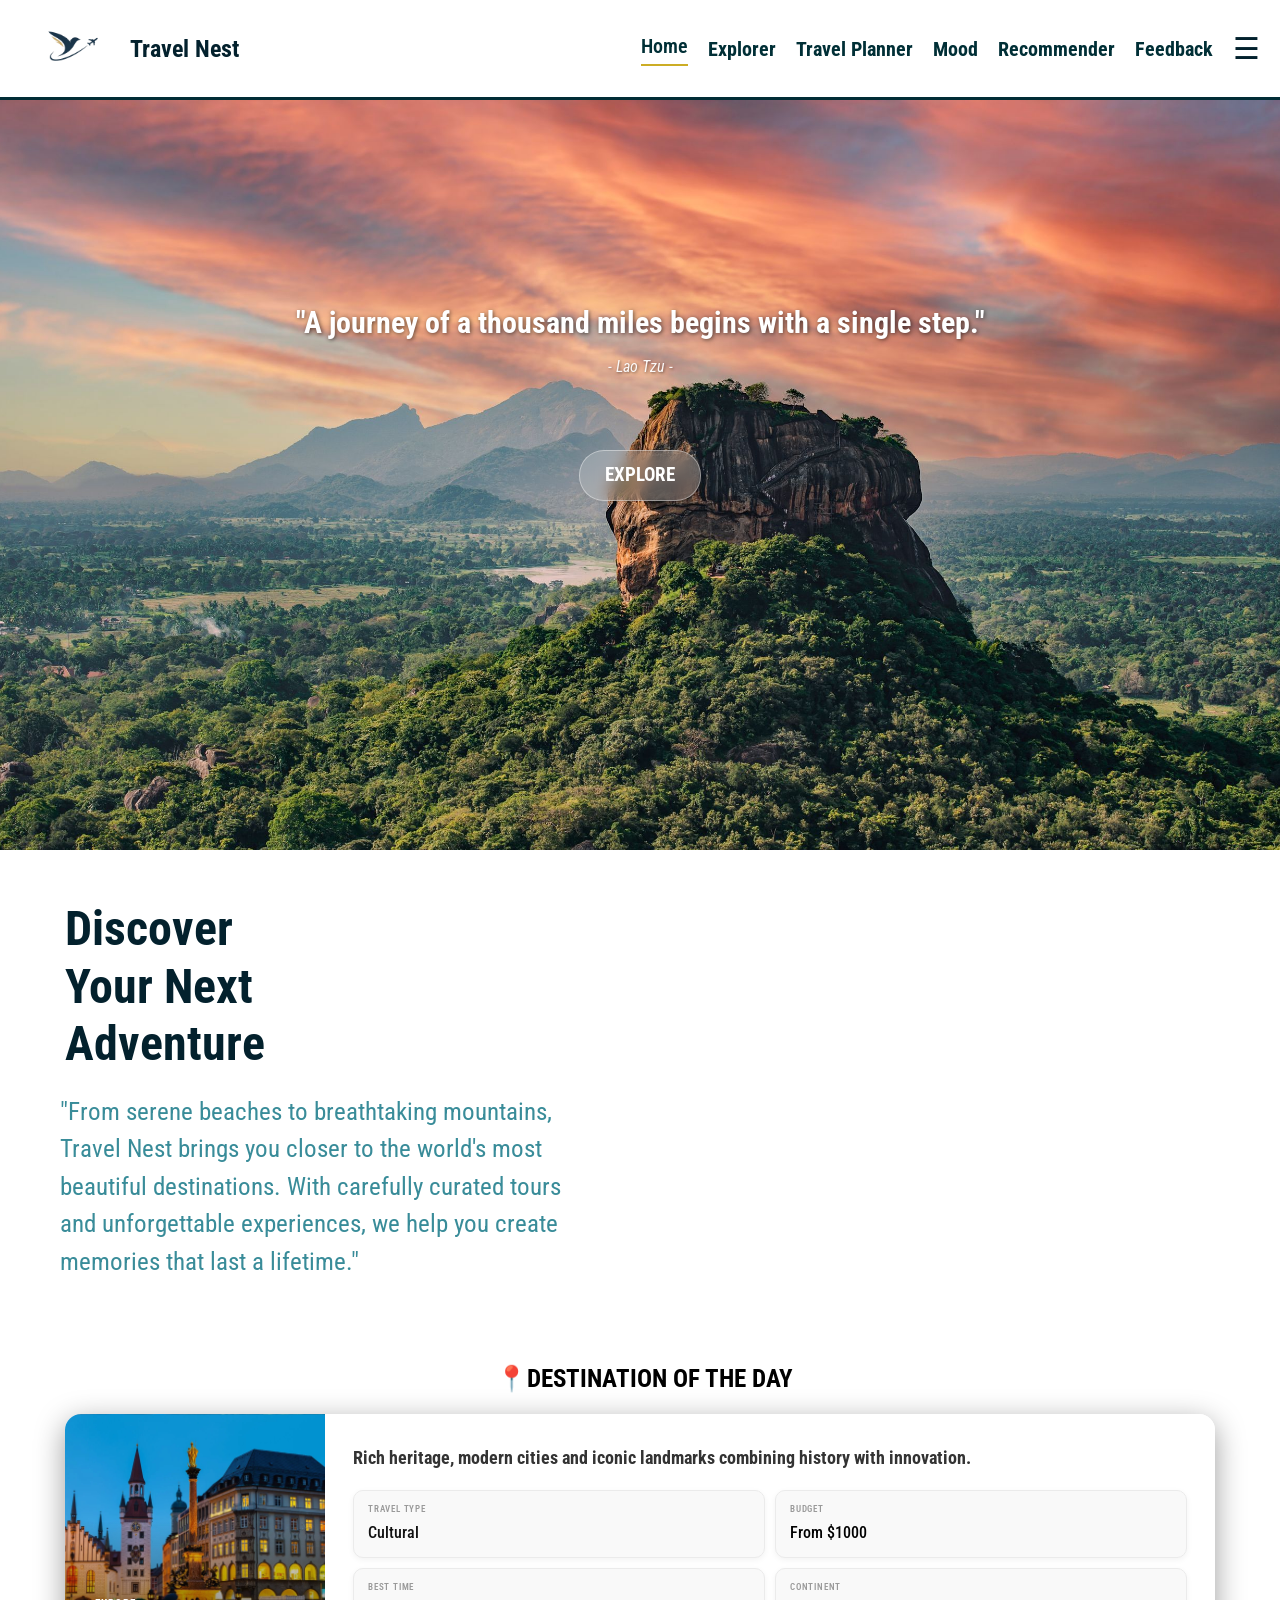
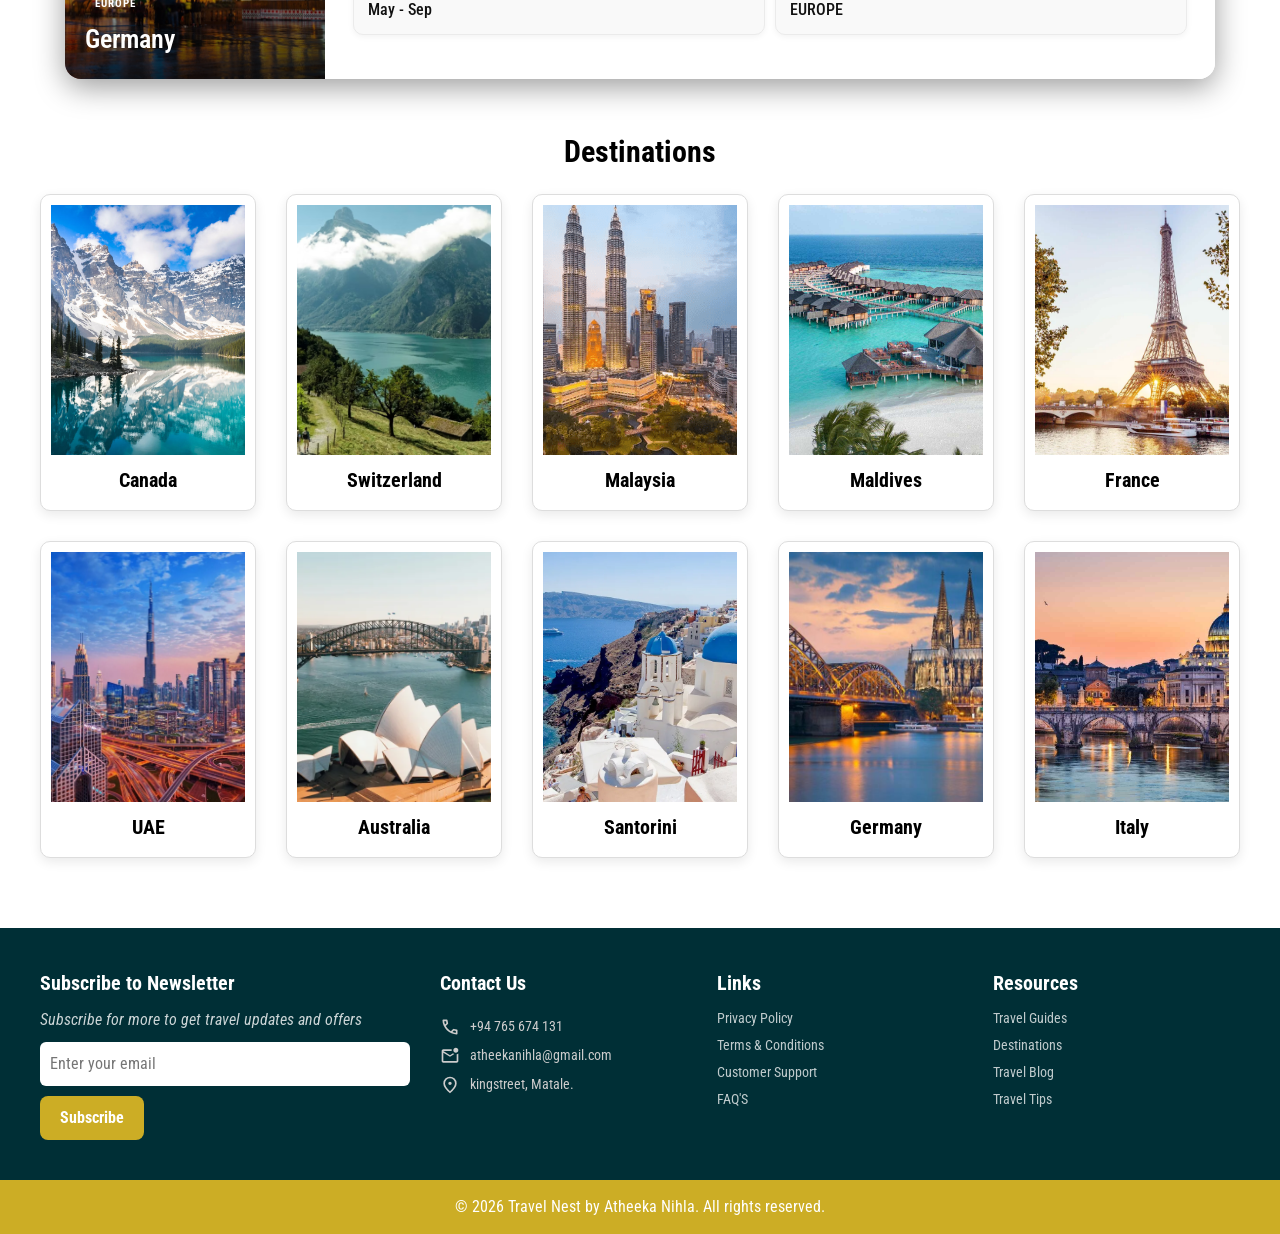
==== commit 8e68f17d: "update in explore page" ====
--- a/index.html
+++ b/index.html
@@ -13,12 +13,10 @@
  
 
 
-<link rel="icon" type="image/png" href="/favicon-96x96.png" sizes="96x96" />
-<link rel="icon" type="image/svg+xml" href="/favicon.svg" />
-<link rel="shortcut icon" href="/favicon.ico" />
-<link rel="apple-touch-icon" sizes="180x180" href="/apple-touch-icon.png" />
-
-
+<link rel="apple-touch-icon" sizes="180x180" href="./apple-touch-icon.png">
+<link rel="icon" type="image/png" sizes="32x32" href="./favicon-32x32.png">
+<link rel="icon" type="image/png" sizes="16x16" href="./favicon-16x16.png">
+<link rel="manifest" href="./site.webmanifest">
 <link rel="manifest" href="./manifest.json">
 <meta name="theme-color" content="#012d36">
 
@@ -184,52 +182,52 @@
     <section id="head">
         <h2>Destinations</h2>
         <div class="card-container">
-            <div class="card">
+            <div class="cardssss">
                 <img src="./images/canada.jpg" alt="Canada">
                 <h3>Canada</h3>
             </div>
 
-            <div class="card">
+            <div class="cardssss">
                 <img src="./images/switzerland.avif" alt="Switzerland">
                 <h3>Switzerland</h3>
             </div>
 
-            <div class="card">
+            <div class="cardssss">
                 <img src="./images/malaysia.png" alt="malaysia">
                 <h3>Malaysia</h3>
             </div>
 
-            <div class="card">
+            <div class="cardssss">
                 <img src="./images/malslider_img.jpg" alt="Maldives">
                 <h3>Maldives</h3>
             </div>
 
-            <div class="card">
+            <div class="cardssss">
                 <img src="./images/france.webp" alt="France">
                 <h3>France</h3>
             </div>
 
-            <div class="card">
+            <div class="cardssss">
                 <img src="./images/uae2.webp" alt="UAE">
                 <h3>UAE</h3>
             </div>
 
-            <div class="card">
+            <div class="cardssss">
                 <img src="./images/dupkeyphu41gaskx13ff.webp" alt="ausii">
                 <h3>Australia</h3>
             </div>
 
-            <div class="card">
+            <div class="cardssss">
                 <img src="./images/jordhan.webp" alt="santorini">
                 <h3>Santorini</h3>
             </div>
 
-            <div class="card">
+            <div class="cardssss">
                 <img src="./images/uk.jpg" alt="uk">
                 <h3>Germany</h3>
             </div>
 
-            <div class="card">
+            <div class="cardssss">
                 <img src="./images/lake_img.jpg" alt="italy">
                 <h3>Italy</h3>
             </div>
--- a/style/style.css
+++ b/style/style.css
@@ -557,7 +557,7 @@
   width:120%;
 }
 
-.card {
+.cardssss {
   background: white;
   padding: 10px;
   width: 100%;
@@ -568,17 +568,17 @@
   
 }
 
-.card:hover {
+.cardssss:hover {
   transform: scale(1.05);
 }
 
-.card img {
+.cardssss img {
   width: 100%;
   height: 250px;
   object-fit: cover;
 }
 
-.card h3 {
+.cardssss h3 {
   margin: 10px 0 5px;
   font-size: 20px;
   padding-left: 0;
@@ -1030,11 +1030,9 @@
     width: 100%;
   }
 
- 
-}
-
-
-
+  
+ 
+}
 
 
 
@@ -1042,20 +1040,35 @@
 
 .cardss {
   display: flex;
-  gap: 65px;
-  flex-wrap:wrap;
-  justify-content: center;
- 
-}
-
-
+  flex-wrap: wrap;        
+  justify-content: center; 
+  gap: 20px;              
+  padding: 20px;
+  width: 100%;
+}
 
 .card {
   color: #002f36;
   border: 1px solid #ccc;
-  padding: 15px;
-  width: 200px;
+  padding: 10px; 
   text-align: center;
+  display: flex;
+  flex-direction: column; 
+  flex: 0 0 calc(20% - 20px); 
+  max-width: calc(20% - 20px);
+  box-sizing: border-box;
+  background: white; 
+  border-radius: 8px;
+}
+
+
+.card img {
+  width: 100%;       
+  height: 230px;      
+  object-fit: cover;  
+  display: block;
+  border-radius: 4px; 
+  margin-bottom: 10px;
 }
 
 
@@ -1238,14 +1251,25 @@
 
 .budget-form {
   margin: 20px;
-width:400px;
-}
-
-input {
+
+}
+
+.budget-form select,
+.budget-form input {
   display: block;
+  width: 350px; /* desktop width */
+  max-width: 100%;
   margin: 10px 0;
   padding: 8px;
- 
+  box-sizing: border-box;
+}
+
+/* Mobile view */
+@media (max-width: 768px) {
+  .budget-form select,
+  .budget-form input {
+    width: 100%;
+  }
 }
 
 .budget-form button {
@@ -1602,7 +1626,7 @@
 .feedback-header {
   text-align: center;
   padding: 40px;
-  background: linear-gradient;
+ 
 }
 
 .feedback-cards {
@@ -1738,7 +1762,136 @@
   }
 }
 
-
+/********************************feedback FAQ section*********************/
+
+ /* FAQ SECTION */
+
+.faq-section{
+    width: 100%;
+    min-height: 100vh;
+    background:#f3f4f6;
+    padding: 80px 8%;
+    font-family: "Roboto Condensed", sans-serif;
+}
+
+.faq-tag{
+    text-align: center;
+    color: #ccad25;
+    font-size: 18px;
+    font-weight: 700;
+    letter-spacing: 3px;
+    margin-bottom: 10px;
+}
+
+.faq-title{
+    text-align: center;
+    font-size: 40px;
+    color:#002f36;
+    margin-bottom: 60px;
+    font-weight: 700;
+}
+
+.faq-container{
+    display: flex;
+    flex-direction: column;
+    gap: 22px;
+}
+
+/* FAQ CARD */
+
+.faq-item{
+    background: white;
+    border-radius: 20px;
+    overflow: hidden;
+    box-shadow: 0 4px 12px rgba(0,0,0,0.06);
+    transition: 0.3s;
+}
+
+.faq-item:hover{
+    transform: translateY(-3px);
+    box-shadow: 0 8px 20px rgba(0, 0, 0, 0.174);
+}
+
+/* QUESTION */
+
+.faq-question{
+    width: 100%;
+    background: white;
+    border: none;
+    outline: none;
+    padding: 28px 35px;
+    font-size: 20px;
+    font-weight: 700;
+    color: #0f172a;
+    display: flex;
+    justify-content: space-between;
+    align-items: center;
+    cursor: pointer;
+    transition: 0.3s;
+}
+
+.faq-question:hover{
+    background: #fafafa;
+}
+
+/* PLUS ICON */
+
+.faq-icon{
+    font-size: 24px;
+    color:#002f36;
+    transition: 0.4s;
+   
+}
+
+/* ANSWER */
+
+.faq-answer{
+    max-height: 0;
+    overflow: hidden;
+    transition: max-height 0.4s ease;
+    background: #fcfcfc;
+}
+
+.faq-answer p{
+    padding: 0 35px 30px;
+    font-size: 18px;
+    line-height: 1.7;
+    color:#ccad25;
+}
+
+/* ACTIVE FAQ */
+
+.faq-item.active .faq-answer{
+    max-height: 300px;
+}
+
+.faq-item.active .faq-icon{
+    transform: rotate(45deg);
+}
+
+/* mobile view */
+
+@media(max-width:768px){
+
+    .faq-title{
+        font-size: 40px;
+    }
+
+    .faq-question{
+        font-size: 18px;
+        padding: 22px;
+    }
+
+    .faq-answer p{
+        font-size: 16px;
+        padding: 0 22px 25px;
+    }
+
+
+
+   
+
+}
 
 
 
@@ -1780,7 +1933,7 @@
     height: 200px;
   }
 
-  /* FIX: quote is absolute over image — reduce top so it fits */
+  
   #travel_quote {
     top: 80px;
     padding: 0 12px;
@@ -1790,7 +1943,7 @@
     font-size: 14px;
   }
 
-  /* FIX: button absolute — move it closer */
+ 
   #sub_headers {
     top: 160px;
   }
@@ -1816,7 +1969,7 @@
     max-width: 100%;
   }
 
-  /* FIX: slider — kill absolute positioning, show normally below hero text */
+  
   .slider {
     position: relative;
     width: 100%;
@@ -1962,3 +2115,401 @@
 
 }
 
+
+
+
+/******************************************Travel Mood Page*********************/
+/*  HERO VIDEO AREA  */
+    #mood-hero {
+      position: relative;
+      height: 100vh;
+      min-height: 600px;
+      display: flex;
+      align-items: center;
+      justify-content: center;
+      overflow: hidden;
+      padding-top: 70px;
+    }
+
+    #bg-video {
+      position: absolute;
+      inset: 0;
+      width: 100%; height: 100%;
+      object-fit: cover;
+      z-index: 0;
+      transition: opacity 0.9s ease;
+    }
+
+    .video-overlay {
+      position: absolute;
+      inset: 0;
+      z-index: 1;
+      background: linear-gradient(
+        to bottom,
+        rgba(6,12,24,0.35) 0%,
+        rgba(6,12,24,0.10) 40%,
+        rgba(6,12,24,0.70) 100%
+      );
+      pointer-events: none;
+    }
+
+    /*  MOOD CARD  */
+    .mood-card {
+      position: relative;
+      z-index: 2;
+      background: rgba(255,255,255,0.08);
+      backdrop-filter: blur(18px);
+      -webkit-backdrop-filter: blur(18px);
+      border: 1px solid rgba(255,255,255,0.18);
+      border-radius: 22px;
+      padding: 36px 40px 32px;
+      width: 90%;
+      max-width: 620px;
+      text-align: center;
+      display: flex;
+      flex-direction: column;
+      align-items: center;
+      gap: 20px;
+    }
+
+    .mood-eyebrow {
+      font-size: 11px;
+      letter-spacing: 4px;
+      text-transform: uppercase;
+      color: rgba(255,255,255,0.5);
+      font-weight: bold;
+      font-size: 15px;
+    }
+
+    .mood-card h2 {
+      font-size: 38px;
+      font-weight: 700;
+      letter-spacing: -0.5px;
+      line-height: 1;
+      transition: opacity 0.4s;
+      color: white;
+    }
+
+    /* ── SOUND BUTTONS ── */
+    .sound-pills {
+      display: flex;
+      gap: 10px;
+      flex-wrap: wrap;
+      justify-content: center;
+      font-weight: bold;
+      font-size: 18px;
+    }
+
+    .sound-pill {
+      display: flex;
+      align-items: center;
+      gap: 7px;
+      padding: 10px 20px;
+      border-radius: 50px;
+      background: rgba(255,255,255,0.09);
+      border: 1px solid rgba(255,255,255,0.18);
+      color: rgba(255,255,255,0.85);
+      font-size: 15px;
+      font-family: "Roboto Condensed", sans-serif;
+      cursor: pointer;
+      transition: all 0.25s;
+    }
+    .sound-pill:hover {
+      background: rgba(255,255,255,0.18);
+      border-color: rgba(255,255,255,0.4);
+    }
+    .sound-pill.active {
+      background: rgba(204,173,37,0.25);
+      border-color: #ccad25;
+      color: #ffdc5e;
+    }
+    .sound-pill svg { width: 18px; height: 18px; fill: currentColor; flex-shrink: 0; }
+
+    /* ── PLAYER CONTROLS ── */
+    .player-controls {
+      display: flex;
+      align-items: center;
+      gap: 16px;
+      width: 100%;
+      justify-content: center;
+      flex-wrap: wrap;
+    }
+
+    .play-btn {
+      width: 52px; height: 52px;
+      border-radius: 50%;
+      background: rgba(255,255,255,0.13);
+      border: 1px solid rgba(255,255,255,0.3);
+      color: white;
+      cursor: pointer;
+      display: flex; align-items: center; justify-content: center;
+      transition: all 0.2s;
+      flex-shrink: 0;
+    }
+    .play-btn:hover { background: rgba(255,255,255,0.22); }
+    .play-btn.playing {
+      background: rgba(204,173,37,0.3);
+      border-color: #ccad25;
+      color: #ffdc5e;
+    }
+    .play-btn svg { width: 22px; height: 22px; fill: currentColor; }
+
+    .vol-group {
+      display: flex;
+      align-items: center;
+      gap: 8px;
+      color: rgba(255,255,255,0.6);
+      font-size: 13px;
+      flex: 1;
+      min-width: 160px;
+      max-width: 240px;
+    }
+    .vol-group svg { width: 18px; height: 18px; fill: currentColor; flex-shrink: 0; }
+
+    input[type=range] {
+      flex: 1;
+      height: 4px;
+      border-radius: 2px;
+      accent-color: #ccad25;
+      cursor: pointer;
+    }
+
+    .status-line {
+      font-size: 13px;
+      color: rgba(255,255,255,0.45);
+    }
+    .status-line strong { color: rgba(255,255,255,0.85); font-weight: 500; }
+
+    /* ── DESTINATION TRACKER ── */
+    #destination-section {
+      position: relative;
+      z-index: 10;
+      background:#002f36f0;
+      padding: 50px 20px 60px;
+    }
+
+    .section-inner {
+      max-width: 780px;
+      margin: 0 auto;
+    }
+
+    .section-title {
+      font-size: 28px;
+      font-weight: 700;
+      color: #ccad25;
+      margin-bottom: 6px;
+      display: flex;
+      align-items: center;
+      gap: 10px;
+    }
+    .section-title svg { width: 28px; height: 28px; fill: #ccad25; }
+
+    .section-subtitle {
+      font-size: 15px;
+      color: rgba(255,255,255,0.45);
+      margin-bottom: 28px;
+    }
+
+    .dest-picker {
+      display: flex;
+      gap: 10px;
+      align-items: center;
+      flex-wrap: wrap;
+      margin-bottom: 16px;
+    }
+
+    #dest-select {
+      flex: 1;
+      min-width: 200px;
+      padding: 12px 16px;
+      border-radius: 12px;
+      background:#002f36;
+      border: 1px solid rgba(255,255,255,0.15);
+      color:white;
+      font-size: 18px;
+      font-family: "Roboto Condensed", sans-serif;
+      cursor: pointer;
+      appearance: none;
+      -webkit-appearance: none;
+      background-image: url("data:image/svg+xml,%3Csvg xmlns='http://www.w3.org/2000/svg' width='12' height='12' viewBox='0 0 24 24'%3E%3Cpath fill='%23aaa' d='M7 10l5 5 5-5z'/%3E%3C/svg%3E");
+      background-repeat: no-repeat;
+      background-position: right 14px center;
+      height:50px;
+    }
+    #dest-select option {
+      background:white;
+      color: black;
+      font-size: 15px;
+    }
+
+    .dest-actions { display: flex; gap: 10px; }
+
+    .dest-btn {
+      display: flex;
+      align-items: center;
+      gap: 7px;
+      padding: 12px 22px;
+      border-radius: 12px;
+      font-size: 15px;
+      font-family: "Roboto Condensed", sans-serif;
+      font-weight: 600;
+      cursor: pointer;
+      border: 1px solid;
+      transition: all 0.2s;
+    }
+    .dest-btn svg { width: 17px; height: 17px; fill: currentColor; }
+
+    .btn-visited {
+      background:#002f36;
+      border-color: #2ea064;
+      color: #4cd68a;
+    }
+    .btn-visited:hover { background: rgba(46,160,100,0.28); }
+
+    .btn-planned {
+      background:#00242c;
+      border-color: #508cf0;
+      color: #7ab0ff;
+    }
+    .btn-planned:hover { background: rgba(80,140,240,0.28); }
+
+    /* ── LISTS ── */
+    .lists-grid {
+      display: grid;
+      grid-template-columns: 1fr 1fr;
+      gap: 18px;
+      margin-top: 28px;
+    }
+
+    .list-card {
+      background: rgba(255,255,255,0.04);
+      border: 1px solid rgba(255,255,255,0.10);
+      border-radius: 16px;
+      padding: 18px 18px 14px;
+      min-height: 100px;
+    }
+
+    .list-card-header {
+      display: flex;
+      align-items: center;
+      gap: 8px;
+      margin-bottom: 14px;
+    }
+    .list-card-header svg { width: 18px; height: 18px; fill: currentColor; }
+
+    .list-card-title {
+      font-size: 11px;
+      letter-spacing: 2.5px;
+      text-transform: uppercase;
+      font-weight: 700;
+    }
+
+    .list-card.visited-card .list-card-title,
+    .list-card.visited-card .list-card-header { color: #4cd68a; }
+    .list-card.planned-card .list-card-title,
+    .list-card.planned-card .list-card-header { color: #7ab0ff; }
+
+    .list-count {
+      margin-left: auto;
+      font-size: 12px;
+      background: rgba(255,255,255,0.08);
+      border-radius: 20px;
+      padding: 2px 9px;
+      color: rgba(255,255,255,0.5);
+    }
+
+    .tags-wrap { display: flex; flex-wrap: wrap; gap: 7px; }
+
+    .dest-tag {
+      display: inline-flex;
+      align-items: center;
+      gap: 5px;
+      font-size: 13px;
+      padding: 5px 12px;
+      border-radius: 20px;
+      cursor: pointer;
+      transition: opacity 0.2s;
+      font-family: "Roboto Condensed", sans-serif;
+    }
+    .dest-tag:hover { opacity: 0.65; }
+    .dest-tag svg { width: 12px; height: 12px; fill: currentColor; }
+
+    .v-tag { 
+    background:#00242c;
+     color: #4cd68a; 
+     border: 1px solid rgba(46,160,100,0.3); 
+     }
+
+     
+    .p-tag { 
+    background:#00242c;
+     color: #7ab0ff;
+      border: 1px solid rgba(80,140,240,0.3);
+     }
+
+    .empty-hint {
+      font-size: 13px;
+      color: rgba(255,255,255,0.28);
+      font-style: italic;
+    }
+
+    /* ── TOAST ── */
+    #toast {
+      position: fixed;
+      bottom: 28px;
+      left: 50%;
+      transform: translateX(-50%) translateY(20px);
+      background:white;
+      border: 1px solid rgba(255,255,255,0.14);
+      padding: 11px 22px;
+      border-radius: 40px;
+      font-size: 16px;
+      color:black;
+      opacity: 0;
+      pointer-events: none;
+      transition: opacity 0.3s, transform 0.3s;
+      z-index: 999;
+      white-space: nowrap;
+     font-weight: bold;
+    }
+    #toast.show { opacity: 1; transform: translateX(-50%) translateY(0); }
+
+    
+    
+    /* ── RESPONSIVE ── */
+    @media (max-width: 600px) {
+      .navbar .menu_item { display: none; }
+      .hamburger { display: block; }
+      .mood-card { padding: 26px 20px 24px; }
+      .mood-card h2 { font-size: 28px; }
+      .lists-grid { grid-template-columns: 1fr; }
+      .dest-actions { flex-wrap: wrap; }
+      .dest-btn { flex: 1; justify-content: center; }
+     
+  
+}
+
+
+
+
+
+/* Add this to the very end of style.css */
+
+/* 1024px and below: 3 cards per row */
+@media (max-width: 1024px) {
+  .card { flex: 0 0 calc(33.33% - 20px); max-width: 33.33%; }
+}
+
+/* 768px and below: 2 cards per row */
+@media (max-width: 768px) {
+  .card { flex: 0 0 calc(50% - 20px); max-width: 50%; }
+}
+
+/* 580px and below: 1 card per row (Full width) */
+@media (max-width: 580px) {
+  .card { 
+      flex: 0 0 100%; 
+      max-width: 100%; 
+      padding: 10px; /* Adjust padding for small screens */
+  }
+}
